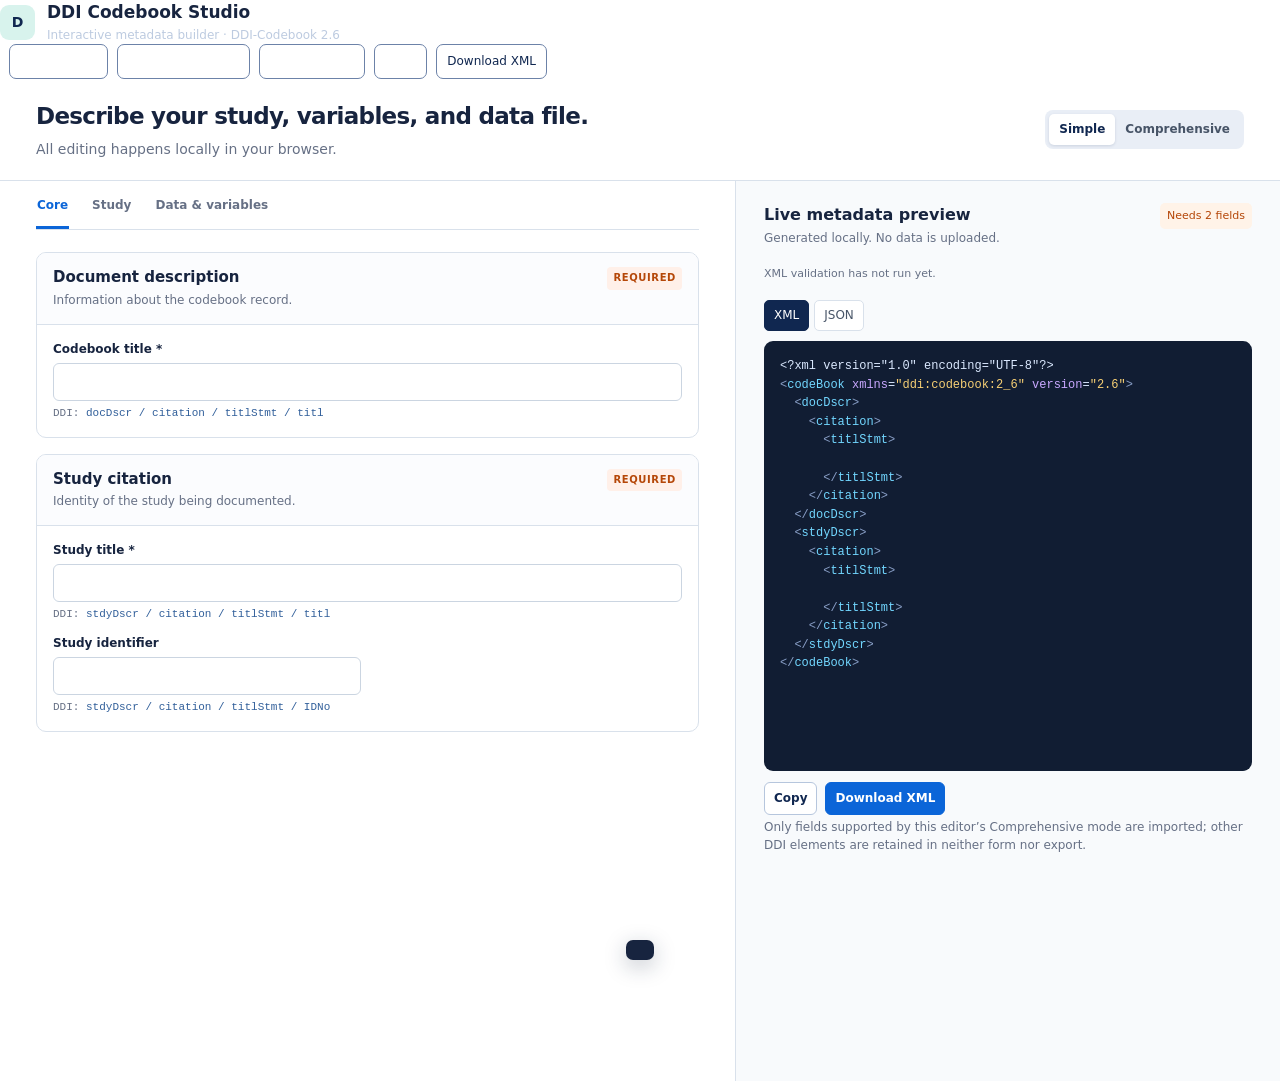
==== index.html @ 720e1497 "Update index.html" ====
<!doctype html>
<html lang="en">
<head>
  <meta charset="utf-8">
  <meta name="viewport" content="width=device-width, initial-scale=1">
  <title>DDI Codebook Studio</title>
  <script async src="https://www.googletagmanager.com/gtm.js?id=GTM-PTDPXFNN"></script>
  <script>
    window.dataLayer = window.dataLayer || [];
    function gtag(){dataLayer.push(arguments);}
    gtag('js', new Date());
  </script>
  <style>
    :root{--ink:#17243f;--muted:#667085;--line:#d9e1eb;--blue:#0b65d8;--navy:#102750;--soft:#f7f9fc;--danger:#b42318}*{box-sizing:border-box}body{margin:0;color:var(--ink);font:14px/1.45 Inter,ui-sans-serif,system-ui,-apple-system,sans-serif}button,input,textarea,select{font:inherit}button{cursor:pointer}
    header{display:flex;justify-content:space-between;align-items:center;gap:20px;padding:18px 36px;background:var(--navy);color:#fff}.brand{display:flex;gap:12px;align-items:center}.mark{display:grid;place-items:center;width:35px;height:35px;border-radius:9px;background:#d8f3ed;color:var(--navy);font-weight:800}.brand h1{font-size:17px;margin:0}.brand p{margin:2px 0 0;color:#bdcbe0;font-size:12px}.actions{display:flex;align-items:center;gap:9px}.actions button,.file-label{border:1px solid #6c82a8;border-radius:7px;background:transparent;color:#fff;padding:8px 10px;font-size:12px}.actions .primary{background:#fff;color:var(--navy)}#importFeedback{max-width:220px;color:#c5f2e5;font-size:11px}
    .intro{display:flex;justify-content:space-between;align-items:center;gap:20px;padding:21px 36px;border-bottom:1px solid var(--line)}.intro h2{margin:0;font-size:23px;letter-spacing:-.03em}.intro p{margin:5px 0 0;color:var(--muted)}.modes{display:flex;padding:4px;background:#e9eef6;border-radius:8px}.modes button{border:0;border-radius:5px;padding:7px 10px;background:transparent;color:#475467;font-size:12px;font-weight:700}.modes .active{background:#fff;color:var(--navy);box-shadow:0 1px 3px #10275022}
    main{display:grid;grid-template-columns:minmax(520px,1.15fr) minmax(400px,.85fr);min-height:calc(100vh - 137px)}.editor{padding:0 36px 40px;border-right:1px solid var(--line)}.preview{padding:22px 28px;background:#f8fafc;position:sticky;top:0;height:100vh;overflow:auto}.tabs{display:flex;gap:22px;border-bottom:1px solid var(--line);margin-bottom:22px}.tabs button{border:0;border-bottom:3px solid transparent;padding:16px 1px 12px;background:transparent;color:var(--muted);font-weight:700;font-size:12px}.tabs .active{color:var(--blue);border-color:var(--blue)}.panel{display:none}.panel.active{display:block}
    .section{margin:0 0 16px;border:1px solid var(--line);border-radius:10px;overflow:hidden}.section-head{display:flex;justify-content:space-between;gap:16px;padding:14px 16px;background:#fbfcfe;border-bottom:1px solid var(--line)}.section-head h3{margin:0 0 3px;font-size:15px}.section-head p{margin:0;color:var(--muted);font-size:12px}.badge{height:max-content;padding:4px 6px;border-radius:4px;background:#eaf2ff;color:#1658ab;text-transform:uppercase;letter-spacing:.06em;font-size:10px;font-weight:800}.badge.required{background:#fff0e9;color:#b54708}.fields{display:grid;grid-template-columns:repeat(2,minmax(0,1fr));gap:13px;padding:16px}.field{display:flex;flex-direction:column;gap:5px}.field.full{grid-column:1/-1}.field label{font-size:12px;font-weight:750}.field input,.field textarea,.field select{width:100%;padding:8px 9px;border:1px solid #cbd5e1;border-radius:6px;background:#fff;color:var(--ink)}.field textarea{min-height:78px;resize:vertical}.path{font:11px/1.3 ui-monospace,SFMono-Regular,monospace;color:#667085}.path code{color:#315f9a}.advanced{display:none}.comprehensive .advanced{display:block}.comprehensive .field.advanced{display:flex}
    .variable-list{padding:0 16px 14px}.variable{margin-top:12px;border:1px solid var(--line);border-radius:8px;background:#fff}.variable .fields{padding-bottom:9px}.category-area{padding:0 16px 10px}.category-path{display:block;margin-bottom:7px;font-size:11px;color:#667085}.category-row{display:grid;grid-template-columns:1fr 1fr auto;gap:8px;margin-top:8px}.category-row input{min-width:0;padding:8px;border:1px solid #cbd5e1;border-radius:6px}.add{margin:0 16px 16px;border:1px dashed #8ba5ca;background:#fff;border-radius:6px;color:var(--blue);padding:7px 9px;font-size:12px;font-weight:700}.remove{border:0;border-radius:5px;background:#fef3f2;color:var(--danger);padding:6px 8px;font-size:12px}.variable-actions{display:flex;gap:8px;padding:0 16px 14px}
    .preview-top{display:flex;justify-content:space-between;gap:12px}.preview h2{margin:0;font-size:16px}.preview p{margin:4px 0;color:var(--muted);font-size:12px}.validity{height:max-content;padding:5px 7px;border-radius:5px;background:#fff3e8;color:#b54708;font-size:11px;white-space:nowrap}.validity.good{background:#e8f7f1;color:#08785f}.format-tabs{display:flex;gap:5px;margin:18px 0 10px}.format-tabs button{border:1px solid var(--line);border-radius:5px;background:#fff;padding:6px 9px;color:#475467;font-size:12px}.format-tabs .active{border-color:var(--navy);background:var(--navy);color:#fff}.codebox{min-height:430px;max-height:calc(100vh - 245px);overflow:auto;margin:0;padding:16px;border-radius:9px;background:#111d33;color:#dbe9ff;font:12px/1.55 ui-monospace,SFMono-Regular,Menlo,monospace;white-space:pre-wrap;word-break:break-word}.preview-actions{display:flex;gap:8px;margin-top:11px}.preview-actions button{border:1px solid #b6c6dd;border-radius:6px;background:#fff;color:var(--navy);padding:7px 9px;font-size:12px;font-weight:700}.preview-actions .download{background:var(--blue);border-color:var(--blue);color:#fff}.note{font-size:11px;color:var(--muted);margin-top:14px}.toast{position:fixed;left:50%;bottom:20px;transform:translate(-50%,80px);padding:10px 14px;border-radius:7px;background:#17243f;color:#fff;box-shadow:0 6px 22px #17243f44;transition:.2s}.toast.show{transform:translate(-50%,0)}
    @media(max-width:980px){header,.intro{padding-left:20px;padding-right:20px}main{grid-template-columns:1fr}.editor{padding-left:20px;padding-right:20px;border:0}.preview{position:static;height:auto}.codebox{max-height:450px}}@media(max-width:640px){header,.intro{align-items:flex-start;flex-direction:column}.actions{flex-wrap:wrap}.fields{grid-template-columns:1fr}.advanced{display:none}.comprehensive .advanced{display:block}.tabs{gap:14px;overflow:auto}}
  </style>
</head>
<body>
    <div class="brand"><div class="mark">D</div><div><h1>DDI Codebook Studio</h1><p>Interactive metadata builder · DDI-Codebook 2.6</p></div></div>
    <div class="actions"><span id="importFeedback" role="status"></span><button id="validateXml" type="button">Validate XML</button><label class="file-label" for="fileInput">Import XML / JSON</label><input id="fileInput" type="file" accept=".xml,.json,application/xml,application/json,text/xml" hidden><button id="loadExample" type="button">Load example</button><button id="clearAll" type="button">Clear</button><button id="downloadTop" class="primary" type="button">Download XML</button></div>
  </header>
  <section class="intro"><div><h2>Describe your study, variables, and data file.</h2><p>All editing happens locally in your browser.</p></div><div class="modes"><button type="button" class="active" data-mode="simple">Simple</button><button type="button" data-mode="comprehensive">Comprehensive</button></div></section>
  <main>
    <section class="editor"><nav class="tabs"><button class="active" data-tab="core">Core</button><button data-tab="study">Study</button><button data-tab="data">Data & variables</button></nav>
      <form id="form">
        <section class="panel active" id="core">
          <div class="section"><div class="section-head"><div><h3>Document description</h3><p>Information about the codebook record.</p></div><span class="badge required">Required</span></div><div class="fields">
            <div class="field full"><label>Codebook title *</label><input data-field="docTitle" required><span class="path">DDI: <code>docDscr / citation / titlStmt / titl</code></span></div>
            <div class="field advanced"><label>Documentation producer</label><input data-field="docProducer"><span class="path">DDI: <code>docDscr / citation / prodStmt / producer</code></span></div>
            <div class="field advanced"><label>Production date</label><input data-field="docDate" type="date"><span class="path">DDI: <code>docDscr / citation / prodStmt / prodDate</code></span></div>
          </div></div>
          <div class="section advanced"><div class="section-head"><div><h3>Extended document citation</h3><p>Additional fields from the DDI citation structure.</p></div><span class="badge">Comprehensive</span></div><div class="fields">
            <div class="field"><label>Subtitle</label><input data-field="docSubtitle"><span class="path">DDI: <code>docDscr / citation / titlStmt / subTitl</code></span></div><div class="field"><label>Alternative title</label><input data-field="docAltTitle"><span class="path">DDI: <code>docDscr / citation / titlStmt / altTitl</code></span></div>
            <div class="field"><label>Language</label><select data-field="docLanguage"><option value=""></option><option value="en">English (en)</option><option value="de">German (de)</option><option value="zh">Chinese (zh)</option><option value="fr">French (fr)</option></select><span class="path">DDI: <code>prodStmt / language @languageCode</code></span></div><div class="field"><label>Version</label><input data-field="docVersion"><span class="path">DDI: <code>docDscr / citation / verStmt / version</code></span></div>
            <div class="field"><label>Author / organisation</label><input data-field="author"><span class="path">DDI: <code>docDscr / citation / rspStmt / AuthEnty</code></span></div><div class="field"><label>Author affiliation</label><input data-field="authorAffiliation"><span class="path">DDI: <code>AuthEnty @affiliation</code></span></div>
            <div class="field"><label>Distributor</label><input data-field="distributor"><span class="path">DDI: <code>distStmt / distrbtr</code></span></div><div class="field"><label>Contact email</label><input data-field="contactEmail" type="email"><span class="path">DDI: <code>distStmt / contact @email</code></span></div>
            <div class="field"><label>Copyright</label><input data-field="copyright"><span class="path">DDI: <code>prodStmt / copyright</code></span></div><div class="field"><label>Licence</label><input data-field="license"><span class="path">DDI: <code>prodStmt / license</code></span></div>
          </div></div>
          <div class="section"><div class="section-head"><div><h3>Study citation</h3><p>Identity of the study being documented.</p></div><span class="badge required">Required</span></div><div class="fields">
            <div class="field full"><label>Study title *</label><input data-field="studyTitle" required><span class="path">DDI: <code>stdyDscr / citation / titlStmt / titl</code></span></div><div class="field"><label>Study identifier</label><input data-field="studyId"><span class="path">DDI: <code>stdyDscr / citation / titlStmt / IDNo</code></span></div><div class="field advanced"><label>Identifier agency</label><input data-field="studyIdAgency"><span class="path">DDI: <code>IDNo @agency</code></span></div>
          </div></div>
        </section>
        <section class="panel" id="study">
          <div class="section advanced"><div class="section-head"><div><h3>Study overview</h3><p>Research content and coverage.</p></div><span class="badge">Comprehensive</span></div><div class="fields">
            <div class="field full"><label>Abstract</label><textarea data-field="abstract"></textarea><span class="path">DDI: <code>stdyDscr / stdyInfo / abstract</code></span></div><div class="field"><label>Kind of data</label><input data-field="dataKind"><span class="path">DDI: <code>sumDscr / dataKind</code></span></div><div class="field"><label>Universe</label><input data-field="universe"><span class="path">DDI: <code>sumDscr / universe</code></span></div><div class="field"><label>Time period</label><input data-field="timePeriod"><span class="path">DDI: <code>sumDscr / timePrd</code></span></div><div class="field"><label>Geographic coverage</label><input data-field="geographic"><span class="path">DDI: <code>sumDscr / geogCover</code></span></div>
          </div></div>
          <div class="section advanced"><div class="section-head"><div><h3>Comprehensive coverage & method</h3><p>Extended DDI study description.</p></div><span class="badge">Comprehensive</span></div><div class="fields">
            <div class="field"><label>Nation</label><input data-field="nation"><span class="path">DDI: <code>sumDscr / nation</code></span></div><div class="field"><label>Geographic unit</label><input data-field="geographicUnit"><span class="path">DDI: <code>sumDscr / geogUnit</code></span></div><div class="field"><label>Analysis unit</label><input data-field="analysisUnit"><span class="path">DDI: <code>sumDscr / anlyUnit</code></span></div><div class="field"><label>Collection date</label><input data-field="collectionDate"><span class="path">DDI: <code>sumDscr / collDate</code></span></div>
            <div class="field"><label>Collection mode</label><input data-field="collectionMode"><span class="path">DDI: <code>method / dataColl / collMode</code></span></div><div class="field"><label>Sampling procedure</label><input data-field="sampling"><span class="path">DDI: <code>method / dataColl / sampProc</code></span></div><div class="field"><label>Time method</label><input data-field="timeMethod"><span class="path">DDI: <code>method / dataColl / timeMeth</code></span></div><div class="field"><label>Frequency</label><input data-field="frequency"><span class="path">DDI: <code>method / dataColl / frequenc</code></span></div><div class="field"><label>Response rate</label><input data-field="responseRate"><span class="path">DDI: <code>method / anlyInfo / respRate</code></span></div><div class="field full"><label>Method notes</label><textarea data-field="methodNotes"></textarea><span class="path">DDI: <code>method / dataColl / actMin</code></span></div>
          </div></div>
        </section>
        <section class="panel" id="data">
          <div class="section"><div class="section-head"><div><h3>Data file</h3><p>Describe the source file.</p></div><span class="badge">Recommended</span></div><div class="fields"><div class="field"><label>File name</label><input data-field="fileName"><span class="path">DDI: <code>fileDscr / fileTxt / fileName</code></span></div><div class="field advanced"><label>File type</label><input data-field="fileType"><span class="path">DDI: <code>fileDscr / fileTxt / fileType</code></span></div><div class="field full"><label>File description</label><textarea data-field="fileDescription"></textarea><span class="path">DDI: <code>fileDscr / fileTxt / fileCont</code></span></div><div class="field full"><label>File external-link URI</label><input data-field="fileNotesUri" type="url" placeholder="https://…"><span class="path">DDI: <code>fileDscr / notes / ExtLink @URI</code></span></div></div></div>
          <div class="section advanced"><div class="section-head"><div><h3>Data access</h3><p>Access and citation statements.</p></div><span class="badge">Comprehensive</span></div><div class="fields"><div class="field"><label>Availability status</label><input data-field="dataAccess"><span class="path">DDI: <code>dataAccs / setAvail / avlStatus</code></span></div><div class="field"><label>Embargo date</label><input data-field="embargoDate"><span class="path">DDI: <code>dataAccs / setAvail / embargo</code></span></div><div class="field full"><label>Access conditions</label><textarea data-field="accessConditions"></textarea><span class="path">DDI: <code>dataAccs / setAvail / conditions</code></span></div><div class="field full"><label>Citation requirement</label><textarea data-field="citationRequirement"></textarea><span class="path">DDI: <code>dataAccs / setAvail / citReq</code></span></div></div></div>
          <div class="section"><div class="section-head"><div><h3>Variables & categories</h3><p>Each variable can have unlimited <code>catgry</code> values.</p></div><span class="badge">Optional</span></div><div id="variables" class="variable-list"></div><button id="addVariable" class="add" type="button">+ Add variable</button></div>
        </section>
      </form>
    </section>
    <aside class="preview"><div class="preview-top"><div><h2>Live metadata preview</h2><p>Generated locally. No data is uploaded.</p></div><span id="validity" class="validity">Needs 2 fields</span></div><div id="validationResult" class="note" aria-live="polite">XML validation has not run yet.</div><div class="format-tabs"><button class="active" data-format="xml" type="button">XML</button><button data-format="json" type="button">JSON</button></div><pre id="output" class="codebox"></pre><div class="preview-actions"><button id="copy" type="button">Copy</button><button id="download" class="download" type="button">Download XML</button></div><p class="note">Only fields supported by this editor’s Comprehensive mode are imported; other DDI elements are retained in neither form nor export.</p></aside>
  </main><div id="toast" class="toast" role="status"></div>
  <script>
    const $=selector=>document.querySelector(selector),$$=selector=>[...document.querySelectorAll(selector)];
    const model={mode:'simple',format:'xml',variables:[]};
    const escapeXml=value=>String(value||'').replace(/[&<>"']/g,char=>({'&':'&amp;','<':'&lt;','>':'&gt;','"':'&quot;',"'":'&apos;'}[char]));
    const fieldValues=()=>Object.fromEntries($$('[data-field]').map(field=>[field.dataset.field,field.value.trim()]));
    const setFields=values=>Object.entries(values||{}).forEach(([key,value])=>{const field=$('[data-field="'+key+'"]');if(field)field.value=value==null?'':String(value)});
    const element=(name,value,attributes='')=>value?'<'+name+attributes+'>'+escapeXml(value)+'</'+name+'>':'';
    const lines=items=>items.filter(Boolean).join('\n');
    function makeXml(){
      const f=fieldValues(), ind=(depth,value)=>'  '.repeat(depth)+value;
      const title=lines([element('titl',f.docTitle),element('subTitl',f.docSubtitle),element('altTitl',f.docAltTitle)].map(x=>x&&ind(4,x)));
      const docCitation=lines([ind(3,'<titlStmt>\n'+title+'\n'+ind(3,'</titlStmt>')),f.author?ind(3,'<rspStmt>\n'+ind(4,element('AuthEnty',f.author,f.authorAffiliation?' affiliation="'+escapeXml(f.authorAffiliation)+'"':''))+'\n'+ind(3,'</rspStmt>')):'',f.docProducer||f.docDate||f.docLanguage||f.copyright||f.license?ind(3,'<prodStmt>\n'+lines([element('producer',f.docProducer),element('language',f.docLanguage,f.docLanguage?' languageCode="'+escapeXml(f.docLanguage)+'"':''),element('copyright',f.copyright),element('license',f.license),element('prodDate',f.docDate)].map(x=>x&&ind(4,x)))+'\n'+ind(3,'</prodStmt>')):'',f.distributor||f.contactEmail?ind(3,'<distStmt>\n'+lines([element('distrbtr',f.distributor),element('contact',f.contactEmail,f.contactEmail?' email="'+escapeXml(f.contactEmail)+'"':'')].map(x=>x&&ind(4,x)))+'\n'+ind(3,'</distStmt>')):'',f.docVersion?ind(3,'<verStmt>\n'+ind(4,element('version',f.docVersion))+'\n'+ind(3,'</verStmt>')):'']);
      const studyTitle=lines([element('titl',f.studyTitle),element('IDNo',f.studyId,f.studyIdAgency?' agency="'+escapeXml(f.studyIdAgency)+'"':'')].map(x=>x&&ind(4,x)));
      const summary=lines([element('timePrd',f.timePeriod),element('collDate',f.collectionDate),element('nation',f.nation),element('geogCover',f.geographic),element('geogUnit',f.geographicUnit),element('anlyUnit',f.analysisUnit),element('universe',f.universe),element('dataKind',f.dataKind)].map(x=>x&&ind(4,x)));
      const studyInfo=f.abstract||summary?lines([f.abstract&&ind(3,element('abstract',f.abstract)),summary&&ind(3,'<sumDscr>\n'+summary+'\n'+ind(3,'</sumDscr>'))]):'';
      const collection=lines([element('timeMeth',f.timeMethod),element('frequenc',f.frequency),element('sampProc',f.sampling),element('collMode',f.collectionMode),element('actMin',f.methodNotes)].map(x=>x&&ind(4,x)));
      const method=collection||f.responseRate?lines([collection&&ind(3,'<dataColl>\n'+collection+'\n'+ind(3,'</dataColl>')),f.responseRate&&ind(3,'<anlyInfo>\n'+ind(4,element('respRate',f.responseRate))+'\n'+ind(3,'</anlyInfo>'))]):'';
      const access=f.dataAccess||f.accessConditions||f.embargoDate||f.citationRequirement?ind(2,'<dataAccs>\n'+ind(3,'<setAvail>\n'+lines([element('avlStatus',f.dataAccess),element('conditions',f.accessConditions),element('embargo',f.embargoDate),element('citReq',f.citationRequirement)].map(x=>x&&ind(4,x)))+'\n'+ind(3,'</setAvail>'))+'\n'+ind(2,'</dataAccs>')):'';
      const file=f.fileName||f.fileType||f.fileDescription||f.fileNotesUri?ind(1,'<fileDscr>\n'+ind(2,'<fileTxt>\n'+lines([element('fileName',f.fileName),element('fileCont',f.fileDescription),element('fileType',f.fileType)].map(x=>x&&ind(3,x)))+'\n'+ind(2,'</fileTxt>'))+(f.fileNotesUri?'\n'+ind(2,'<notes>\n'+ind(3,'<ExtLink URI="'+escapeXml(f.fileNotesUri)+'"/>')+'\n'+ind(2,'</notes>')):'')+'\n'+ind(1,'</fileDscr>')):'';
      const variables=model.variables.length?ind(1,'<dataDscr>\n'+model.variables.map(variable=>{const categories=variable.categories.map(category=>ind(3,'<catgry>\n'+lines([element('catValu',category.value),element('labl',category.label)].map(x=>x&&ind(4,x)))+'\n'+ind(3,'</catgry>'))).join('\n');const format=ind(3,'<varFormat type="'+escapeXml(variable.formatType||'numeric')+'"/>');const notes=variable.notesUri?ind(3,'<notes>\n'+ind(4,'<ExtLink URI="'+escapeXml(variable.notesUri)+'"/>')+'\n'+ind(3,'</notes>')):'';return ind(2,'<var name="'+escapeXml(variable.name)+'">\n'+lines([element('labl',variable.label)&&ind(3,element('labl',variable.label)),element('qstn',variable.question)&&ind(3,element('qstn',variable.question)),element('txt',variable.description)&&ind(3,element('txt',variable.description)),categories,format,notes])+'\n'+ind(2,'</var>'))}).join('\n')+'\n'+ind(1,'</dataDscr>')):'';
      return ['<?xml version="1.0" encoding="UTF-8"?>','<codeBook xmlns="ddi:codebook:2_6" version="2.6">',ind(1,'<docDscr>\n'+ind(2,'<citation>\n'+docCitation+'\n'+ind(2,'</citation>'))+'\n'+ind(1,'</docDscr>')),ind(1,'<stdyDscr>\n'+ind(2,'<citation>\n'+ind(3,'<titlStmt>\n'+studyTitle+'\n'+ind(3,'</titlStmt>'))+'\n'+ind(2,'</citation>'))+(studyInfo?'\n'+ind(2,'<stdyInfo>\n'+studyInfo+'\n'+ind(2,'</stdyInfo>')):'')+(method?'\n'+ind(2,'<method>\n'+method+'\n'+ind(2,'</method>')):'')+(access?'\n'+access:'')+'\n'+ind(1,'</stdyDscr>')),file,variables,'</codeBook>'].filter(Boolean).join('\n');
    }
    function makeJson(){return JSON.stringify({ddiCodebook:fieldValues(),variables:model.variables},null,2)}
    function highlight(source,format){const safe=source.replace(/&/g,'&amp;').replace(/</g,'&lt;').replace(/>/g,'&gt;'),paint=(color,text)=>'<span style="color:'+color+'">'+text+'</span>';if(format==='xml')return safe.replace(/(&lt;\/?)([\w:-]+)(.*?)(\/?&gt;)/g,(_,open,name,attrs,close)=>paint('#8aa0c8',open)+paint('#72d7ff',name)+attrs.replace(/\s([\w:-]+)=(".*?")/g,(_,key,value)=>' '+paint('#c9a8ff',key)+'='+paint('#f6cf74',value))+paint('#8aa0c8',close));return safe.replace(/(&quot;.*?&quot;)(?=\s*:)/g,(_,s)=>paint('#72d7ff',s)).replace(/(&quot;.*?&quot;)/g,(_,s)=>paint('#b8efbb',s)).replace(/\b(true|false|null)\b/g,(_,s)=>paint('#c9a8ff',s)).replace(/\b(-?\d+(?:\.\d+)?)\b/g,(_,s)=>paint('#f6cf74',s))}
    function refresh(){const complete=Number(Boolean($('[data-field="docTitle"]').value.trim()))+Number(Boolean($('[data-field="studyTitle"]').value.trim()));const badge=$('#validity');badge.textContent=complete===2?'Core fields complete':'Needs '+(2-complete)+' field'+(complete===1?'':'s');badge.classList.toggle('good',complete===2);const source=model.format==='xml'?makeXml():makeJson();$('#output').innerHTML=highlight(source,model.format)}
    function renderVariables(){const host=$('#variables');host.innerHTML=model.variables.map((variable,index)=>'<article class="variable"><div class="fields"><div class="field"><label>Variable name *</label><input data-variable="'+index+'" data-key="name" value="'+escapeXml(variable.name)+'"><span class="path">DDI: <code>dataDscr / var @name</code></span></div><div class="field"><label>Variable label</label><input data-variable="'+index+'" data-key="label" value="'+escapeXml(variable.label)+'"><span class="path">DDI: <code>dataDscr / var / labl</code></span></div><div class="field full"><label>Variable description</label><textarea data-variable="'+index+'" data-key="description">'+escapeXml(variable.description||'')+'</textarea><span class="path">DDI: <code>dataDscr / var / txt</code></span></div><div class="field"><label>Variable format type</label><select data-variable="'+index+'" data-key="formatType"><option value="numeric"'+(variable.formatType!=='character'?' selected':'')+'>numeric</option><option value="character"'+(variable.formatType==='character'?' selected':'')+'>character</option></select><span class="path">DDI: <code>dataDscr / var / varFormat @type</code></span></div><div class="field"><label>Variable external-link URI</label><input data-variable="'+index+'" data-key="notesUri" type="url" value="'+escapeXml(variable.notesUri||'')+'"><span class="path">DDI: <code>dataDscr / var / notes / ExtLink @URI</code></span></div><div class="field full advanced"><label>Question text</label><input data-variable="'+index+'" data-key="question" value="'+escapeXml(variable.question||'')+'"><span class="path">DDI: <code>dataDscr / var / qstn</code></span></div></div><div class="category-area">'+variable.categories.map((category,categoryIndex)=>'<div class="category-row"><input data-category="'+index+'" data-category-index="'+categoryIndex+'" data-key="value" placeholder="Category value" value="'+escapeXml(category.value)+'"><input data-category="'+index+'" data-category-index="'+categoryIndex+'" data-key="label" placeholder="Category label" value="'+escapeXml(category.label)+'"><button class="remove" data-remove-category="'+index+'" data-category-index="'+categoryIndex+'" type="button">×</button></div>').join('')+(variable.categories.length?'<span class="category-path">DDI category: <code>dataDscr / var / catgry / catValu</code> + <code>labl</code></span>':'')+'</div><div class="variable-actions"><button class="add" data-add-category="'+index+'" type="button">+ Add category</button><button class="remove" data-remove-variable="'+index+'" type="button">Remove variable</button></div></article>').join('');const syncVariable=event=>{const variable=model.variables[Number(event.target.dataset.variable)];variable[event.target.dataset.key]=event.target.value;refresh()};const syncCategory=event=>{const category=model.variables[Number(event.target.dataset.category)].categories[Number(event.target.dataset.categoryIndex)];category[event.target.dataset.key]=event.target.value;refresh()};$$('[data-variable]').forEach(input=>{input.addEventListener('input',syncVariable);input.addEventListener('change',syncVariable)});$$('[data-category]').forEach(input=>{input.addEventListener('input',syncCategory);input.addEventListener('change',syncCategory)});$$('[data-add-category]').forEach(button=>button.addEventListener('click',()=>{model.variables[Number(button.dataset.addCategory)].categories.push({value:'',label:''});renderVariables();refresh()}));$$('[data-remove-category]').forEach(button=>button.addEventListener('click',()=>{model.variables[Number(button.dataset.removeCategory)].categories.splice(Number(button.dataset.categoryIndex),1);renderVariables();refresh()}));$$('[data-remove-variable]').forEach(button=>button.addEventListener('click',()=>{model.variables.splice(Number(button.dataset.removeVariable),1);renderVariables();refresh()}))}
    function setMode(mode){model.mode=mode;document.body.classList.toggle('comprehensive',mode==='comprehensive');$$('[data-mode]').forEach(button=>button.classList.toggle('active',button.dataset.mode===mode));refresh()}
    function toast(message){const node=$('#toast');node.textContent=message;node.classList.add('show');setTimeout(()=>node.classList.remove('show'),2200)}
    function child(node,name){return node&&[...node.children].find(item=>item.localName===name)}function textAt(root,path){let node=root;path.forEach(name=>node=child(node,name));return node?node.textContent.trim():''}function attrAt(root,path,attribute){let node=root;path.forEach(name=>node=child(node,name));return node?node.getAttribute(attribute)||'':''}
    function importXml(content){const documentXml=new DOMParser().parseFromString(content,'application/xml');if(documentXml.getElementsByTagName('parsererror').length)throw new Error('XML parsing failed.');const root=documentXml.documentElement;if(!root||root.localName!=='codeBook')throw new Error('Expected a DDI <codeBook> document.');const values={docTitle:textAt(root,['docDscr','citation','titlStmt','titl']),docSubtitle:textAt(root,['docDscr','citation','titlStmt','subTitl']),docAltTitle:textAt(root,['docDscr','citation','titlStmt','altTitl']),docProducer:textAt(root,['docDscr','citation','prodStmt','producer']),docDate:textAt(root,['docDscr','citation','prodStmt','prodDate']),docLanguage:attrAt(root,['docDscr','citation','prodStmt','language'],'languageCode'),docVersion:textAt(root,['docDscr','citation','verStmt','version']),author:textAt(root,['docDscr','citation','rspStmt','AuthEnty']),authorAffiliation:attrAt(root,['docDscr','citation','rspStmt','AuthEnty'],'affiliation'),distributor:textAt(root,['docDscr','citation','distStmt','distrbtr']),contactEmail:attrAt(root,['docDscr','citation','distStmt','contact'],'email'),copyright:textAt(root,['docDscr','citation','prodStmt','copyright']),license:textAt(root,['docDscr','citation','prodStmt','license']),studyTitle:textAt(root,['stdyDscr','citation','titlStmt','titl']),studyId:textAt(root,['stdyDscr','citation','titlStmt','IDNo']),studyIdAgency:attrAt(root,['stdyDscr','citation','titlStmt','IDNo'],'agency'),abstract:textAt(root,['stdyDscr','stdyInfo','abstract']),dataKind:textAt(root,['stdyDscr','stdyInfo','sumDscr','dataKind']),universe:textAt(root,['stdyDscr','stdyInfo','sumDscr','universe']),timePeriod:textAt(root,['stdyDscr','stdyInfo','sumDscr','timePrd']),geographic:textAt(root,['stdyDscr','stdyInfo','sumDscr','geogCover']),nation:textAt(root,['stdyDscr','stdyInfo','sumDscr','nation']),geographicUnit:textAt(root,['stdyDscr','stdyInfo','sumDscr','geogUnit']),analysisUnit:textAt(root,['stdyDscr','stdyInfo','sumDscr','anlyUnit']),collectionDate:textAt(root,['stdyDscr','stdyInfo','sumDscr','collDate']),collectionMode:textAt(root,['stdyDscr','method','dataColl','collMode']),sampling:textAt(root,['stdyDscr','method','dataColl','sampProc']),methodNotes:textAt(root,['stdyDscr','method','dataColl','actMin']),timeMethod:textAt(root,['stdyDscr','method','dataColl','timeMeth']),frequency:textAt(root,['stdyDscr','method','dataColl','frequenc']),responseRate:textAt(root,['stdyDscr','method','anlyInfo','respRate']),dataAccess:textAt(root,['stdyDscr','dataAccs','setAvail','avlStatus']),accessConditions:textAt(root,['stdyDscr','dataAccs','setAvail','conditions']),embargoDate:textAt(root,['stdyDscr','dataAccs','setAvail','embargo']),citationRequirement:textAt(root,['stdyDscr','dataAccs','setAvail','citReq']),fileName:textAt(root,['fileDscr','fileTxt','fileName']),fileType:textAt(root,['fileDscr','fileTxt','fileType']),fileDescription:textAt(root,['fileDscr','fileTxt','fileCont']),fileNotesUri:attrAt(root,['fileDscr','notes','ExtLink'],'URI')};setFields(values);const variables=[...documentXml.getElementsByTagName('*')].filter(node=>node.localName==='var').map(node=>({name:node.getAttribute('name')||'',label:(child(node,'labl')?.textContent||'').trim(),description:(child(node,'txt')?.textContent||'').trim(),formatType:attrAt(node,['varFormat'],'type')||'numeric',notesUri:attrAt(node,['notes','ExtLink'],'URI'),question:(child(node,'qstn')?.textContent||'').trim(),categories:[...node.children].filter(item=>item.localName==='catgry').map(category=>({value:(child(category,'catValu')?.textContent||'').trim(),label:(child(category,'labl')?.textContent||'').trim()}))})).filter(variable=>variable.name);model.variables=variables;setMode('comprehensive');renderVariables();refresh();return {fields:Object.values(values).filter(Boolean).length,variables:variables.length,categories:variables.reduce((sum,variable)=>sum+variable.categories.length,0)}}
    function importJson(content){const data=JSON.parse(content),values=data.ddiCodebook||data.fields||data;setFields(values);const variables=Array.isArray(data.variables)?data.variables:[];const legacyCategories=Array.isArray(data.categories)?data.categories:[];model.variables=variables.map(variable=>({...variable,categories:Array.isArray(variable.categories)?variable.categories:legacyCategories.filter(category=>category.variable===variable.name).map(category=>({value:category.value||'',label:category.label||''}))}));setMode('comprehensive');renderVariables();refresh();return {fields:Object.values(values).filter(value=>typeof value==='string'&&value).length,variables:model.variables.length,categories:model.variables.reduce((sum,variable)=>sum+variable.categories.length,0)}}
    const refreshField=event=>{if(event.target.dataset.field)refresh()};$('#form').addEventListener('input',refreshField);$('#form').addEventListener('change',refreshField);$$('[data-tab]').forEach(button=>button.addEventListener('click',()=>{$$('[data-tab],.panel').forEach(node=>node.classList.remove('active'));button.classList.add('active');$('#'+button.dataset.tab).classList.add('active')}));$$('[data-mode]').forEach(button=>button.addEventListener('click',()=>setMode(button.dataset.mode)));$$('[data-format]').forEach(button=>button.addEventListener('click',()=>{model.format=button.dataset.format;$$('[data-format]').forEach(node=>node.classList.toggle('active',node===button));$('#download').textContent='Download '+model.format.toUpperCase();refresh()}));$('#addVariable').addEventListener('click',()=>{model.variables.push({name:'',label:'',description:'',formatType:'numeric',notesUri:'',question:'',categories:[]});renderVariables();refresh()});
    $('#fileInput').addEventListener('change',event=>{const file=event.target.files[0];if(!file)return;$('#importFeedback').textContent='Reading '+file.name+'…';const reader=new FileReader();reader.onerror=()=>{$('#importFeedback').textContent='Import failed: unable to read file.'};reader.onload=()=>{try{const result=(file.name.toLowerCase().endsWith('.json')||file.type.includes('json'))?importJson(String(reader.result)):importXml(String(reader.result));setFields({docTitle:file.name.replace(/\.[^.]+$/,'')});refresh();const message='Imported '+result.fields+' fields, '+result.variables+' variables, '+result.categories+' categories.';$('#importFeedback').textContent=message;toast(message)}catch(error){const message='Import failed: '+error.message;$('#importFeedback').textContent=message;toast(message)}event.target.value=''};reader.readAsText(file)});
    $('#loadExample').addEventListener('click',()=>{setFields({docTitle:'European Social Survey Round 12 — Codebook',docProducer:'Social Data Archive',docDate:'2026-08-05',docSubtitle:'German public-use documentation',docLanguage:'en',author:'European Social Survey ERIC',studyTitle:'European Social Survey Round 12',studyId:'10.1234/example.ess12',studyIdAgency:'DataCite',abstract:'A cross-national survey of social attitudes and behaviour.',dataKind:'survey data',universe:'Residents aged 15 and older',geographic:'Germany',collectionMode:'Computer-assisted web interview',sampling:'Probability sample',fileName:'ess12_de.csv',fileType:'CSV',fileDescription:'Public-use respondent-level file.'});model.variables=[{name:'polintr',label:'Interest in politics',question:'How interested are you in politics?',categories:[{value:'1',label:'Very interested'},{value:'2',label:'Quite interested'}]},{name:'agea',label:'Age of respondent',question:'What is your age?',categories:[]}];setMode('comprehensive');renderVariables();refresh()});
    $('#clearAll').addEventListener('click',()=>{if(confirm('Clear all fields and variables?')){$('#form').reset();model.variables=[];$('#importFeedback').textContent='';$('#validationResult').textContent='XML validation has not run yet.';renderVariables();refresh()}});
    async function copyOutput(){await navigator.clipboard.writeText($('#output').textContent);toast('Preview copied')};function download(){const text=model.format==='xml'?makeXml():makeJson(),blob=new Blob([text],{type:model.format==='xml'?'application/xml':'application/json'}),link=document.createElement('a');link.href=URL.createObjectURL(blob);link.download='ddi-codebook-2.6.'+model.format;link.click();URL.revokeObjectURL(link.href)}$('#copy').addEventListener('click',copyOutput);$('#download').addEventListener('click',download);$('#downloadTop').addEventListener('click',()=>{model.format='xml';$$('[data-format]').forEach(button=>button.classList.toggle('active',button.dataset.format==='xml'));$('#download').textContent='Download XML';download();refresh()});
    const schemaUrl='./ddi-c_2-6_2026-04-15/schemas/codebook.xsd';
    const fallbackSchemaNames=new Set(['codeBook','docDscr','stdyDscr','fileDscr','dataDscr','otherMat','citation','titlStmt','titl','subTitl','altTitl','IDNo','rspStmt','AuthEnty','prodStmt','producer','language','copyright','license','prodDate','distStmt','distrbtr','contact','verStmt','version','stdyInfo','abstract','sumDscr','timePrd','collDate','nation','geogCover','geogUnit','anlyUnit','universe','dataKind','method','dataColl','timeMeth','frequenc','sampProc','collMode','actMin','anlyInfo','respRate','dataAccs','setAvail','avlStatus','conditions','embargo','citReq','fileTxt','fileName','fileCont','fileType','var','labl','qstn','txt','varFormat','notes','ExtLink','catgry','catValu']);
    let schemaNamesPromise;
    async function loadSchemaNames(){
      if(schemaNamesPromise)return schemaNamesPromise;
      schemaNamesPromise=fetch(schemaUrl,{cache:'no-store'}).then(response=>{if(!response.ok)throw new Error('schema unavailable');return response.text()}).then(text=>{
        const xsd=new DOMParser().parseFromString(text,'application/xml');
        if(xsd.getElementsByTagName('parsererror').length)throw new Error('schema parsing failed');
        const names=new Set([...xsd.getElementsByTagName('*')].filter(node=>node.localName==='element'&&node.getAttribute('name')).map(node=>node.getAttribute('name')));
        if(!names.has('codeBook'))throw new Error('codeBook definition missing');
        return {names,source:'codebook.xsd'};
      }).catch(()=>({names:fallbackSchemaNames,source:'built-in copy of the codebook.xsd rules'}));
      return schemaNamesPromise;
    }
    const sequence=(parent,ranking,errors)=>{
      const values=[...parent.children].map(node=>node.localName).filter(name=>ranking[name]!==undefined);
      for(let index=1;index<values.length;index++)if(ranking[values[index]]<ranking[values[index-1]])errors.push('<'+parent.localName+'> child order is not valid near <'+values[index]+'>.');
    };
    async function validateCurrentXml(){
      const target=$('#validationResult');target.textContent='Validating against '+schemaUrl+'…';
      const source=makeXml(),xml=new DOMParser().parseFromString(source,'application/xml'),parseError=xml.getElementsByTagName('parsererror')[0];
      if(parseError){target.textContent='Validation failed: generated XML is not well-formed.';return}
      const schema=await loadSchemaNames(),errors=[],warnings=[];
      const root=xml.documentElement;
      if(root.localName!=='codeBook')errors.push('Root element must be <codeBook>.');
      if(root.getAttribute('version')!=='2.6')errors.push('codeBook @version must be 2.6.');
      const ddiNodes=[...xml.getElementsByTagName('*')].filter(node=>!node.namespaceURI||node.namespaceURI==='ddi:codebook:2_6');
      ddiNodes.forEach(node=>{if(!schema.names.has(node.localName))errors.push('<'+node.localName+'> is not declared in codebook.xsd.')});
      const study=child(root,'stdyDscr'),studyTitle=textAt(root,['stdyDscr','citation','titlStmt','titl']);
      if(!study)errors.push('At least one <stdyDscr> is required.');if(!studyTitle)errors.push('stdyDscr / citation / titlStmt / titl is required.');
      sequence(root,{docDscr:1,stdyDscr:2,fileDscr:3,dataDscr:4,otherMat:5},errors);
      [...xml.getElementsByTagName('*')].filter(node=>node.localName==='fileTxt').forEach(node=>sequence(node,{fileName:1,fileCitation:2,dataFingerprint:3,fileCont:4,fileStrc:5,dimensns:6,fileType:7,format:8,filePlac:9,dataChck:10,ProcStat:11},errors));
      [...xml.getElementsByTagName('*')].filter(node=>node.localName==='var').forEach(node=>{if(!node.getAttribute('name'))errors.push('<var> requires a name attribute.');sequence(node,{location:1,labl:2,imputation:3,security:4,embargo:5,respUnit:6,anlysUnit:7,qstn:8,valrng:9,invalrng:10,undocCod:11,universe:12,TotlResp:13,sumStat:14,txt:15,stdCatgry:16,catgryGrp:17,catgry:18,codInstr:19,verStmt:20,concept:21,derivation:22,varFormat:23,geoMap:24,catLevel:25,notes:26},errors)});
      if(!child(root,'docDscr'))warnings.push('docDscr is optional in the schema but recommended for a reusable codebook.');
      const message=errors.length?'Validation failed — '+errors.length+' error'+(errors.length===1?'':'s')+': '+errors.join(' '):'Valid DDI-Codebook 2.6 structure ('+schema.source+').';
      target.textContent=message+(warnings.length?' Warning: '+warnings.join(' '):'');
      target.style.color=errors.length?'#b42318':'#08785f';
      toast(errors.length?'Validation found errors.':'XML structure validated.');
    }
    const rawRenderVariables=renderVariables;
    renderVariables=function(){rawRenderVariables();$$('[data-key="formatType"]').forEach(select=>{const variable=model.variables[Number(select.dataset.variable)];if(!select.querySelector('option[value=""]'))select.insertAdjacentHTML('afterbegin','<option value="">Not specified</option>');select.value=variable.formatType||''})};
    const rawMakeXml=makeXml;
    makeXml=function(){const blankFormats=model.variables.filter(variable=>!variable.formatType);blankFormats.forEach(variable=>variable.formatType='__DDI_OMIT_VARFORMAT__');const xml=rawMakeXml();blankFormats.forEach(variable=>variable.formatType='');return xml.replace(/\n\s*<varFormat type="__DDI_OMIT_VARFORMAT__"\/>/g,'')};
    const rawImportXml=importXml;
    importXml=function(content){const xml=new DOMParser().parseFromString(content,'application/xml');const missingFormat=[...xml.getElementsByTagName('*')].filter(node=>node.localName==='var'&&!child(node,'varFormat')).map(node=>node.getAttribute('name')||'');const result=rawImportXml(content);model.variables.forEach(variable=>{if(missingFormat.includes(variable.name))variable.formatType=''});renderVariables();refresh();return result};
    $('#addVariable').addEventListener('click',()=>{const variable=model.variables.at(-1);if(variable){variable.formatType='';renderVariables();refresh()}});
    $('#validateXml').addEventListener('click',validateCurrentXml);
    renderVariables();refresh();
  </script>
</body>
</html>
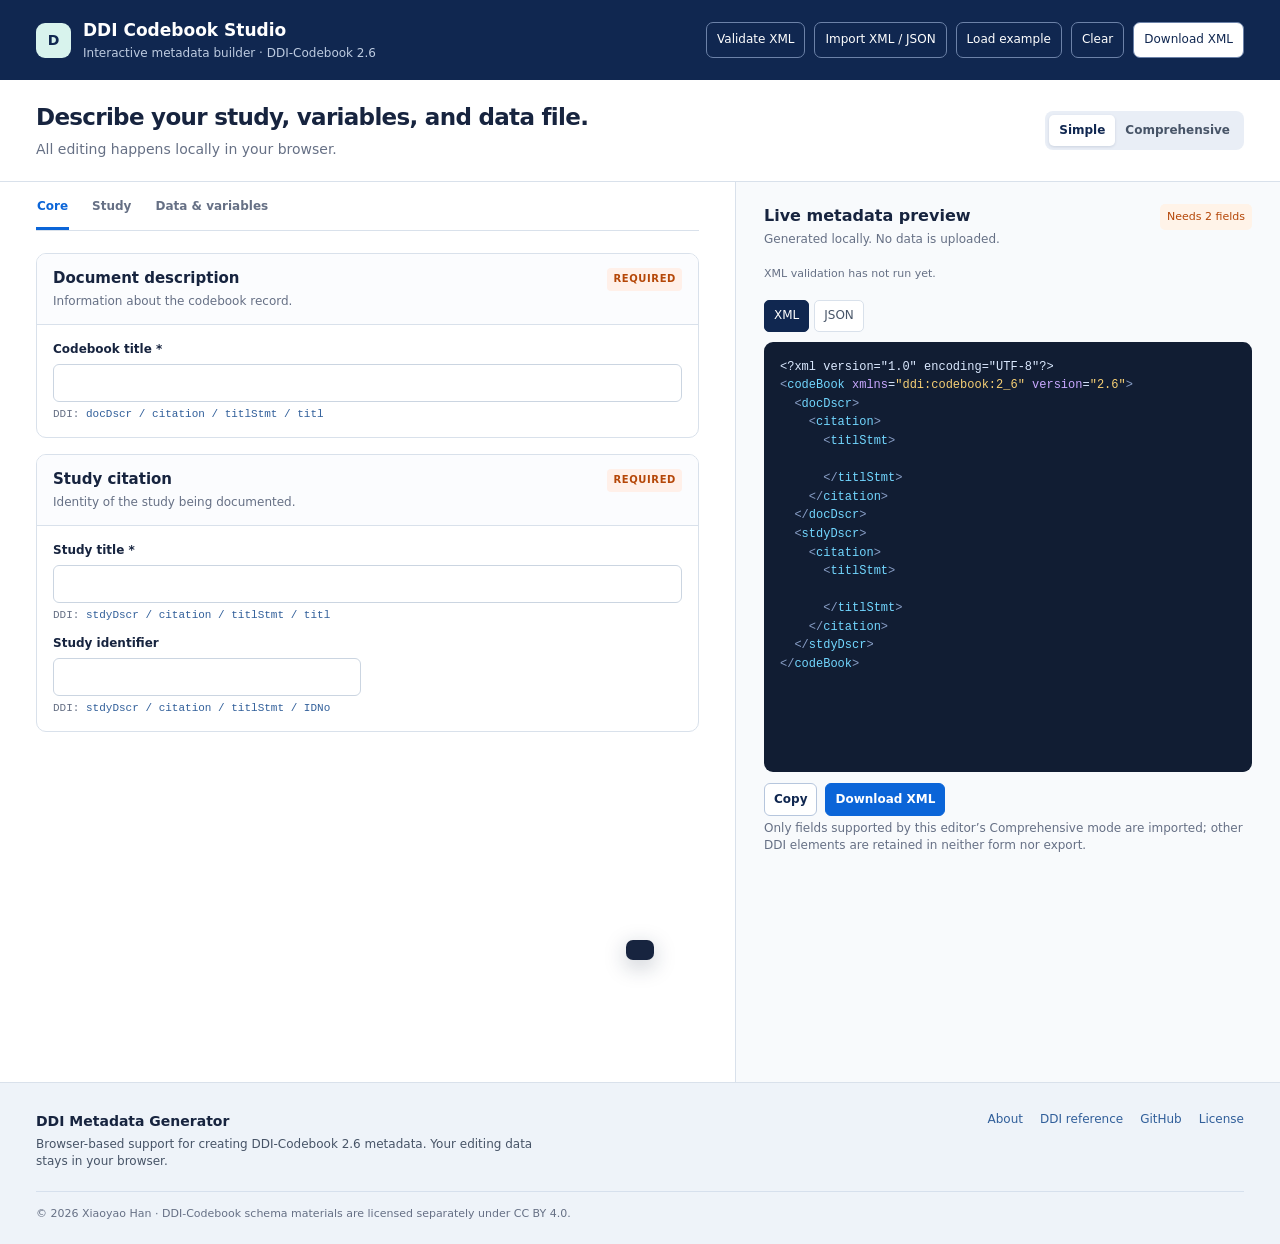
==== commit 280027f5: "Add files via upload" ====
--- a/index.html
+++ b/index.html
@@ -4,11 +4,13 @@
   <meta charset="utf-8">
   <meta name="viewport" content="width=device-width, initial-scale=1">
   <title>DDI Codebook Studio</title>
-  <script async src="https://www.googletagmanager.com/gtm.js?id=GTM-PTDPXFNN"></script>
+  <!-- Google tag (gtag.js) -->
+  <script async src="https://www.googletagmanager.com/gtag/js?id=G-6CML08RPWY"></script>
   <script>
     window.dataLayer = window.dataLayer || [];
     function gtag(){dataLayer.push(arguments);}
     gtag('js', new Date());
+    gtag('config', 'G-6CML08RPWY');
   </script>
   <style>
     :root{--ink:#17243f;--muted:#667085;--line:#d9e1eb;--blue:#0b65d8;--navy:#102750;--soft:#f7f9fc;--danger:#b42318}*{box-sizing:border-box}body{margin:0;color:var(--ink);font:14px/1.45 Inter,ui-sans-serif,system-ui,-apple-system,sans-serif}button,input,textarea,select{font:inherit}button{cursor:pointer}
@@ -18,10 +20,12 @@
     .section{margin:0 0 16px;border:1px solid var(--line);border-radius:10px;overflow:hidden}.section-head{display:flex;justify-content:space-between;gap:16px;padding:14px 16px;background:#fbfcfe;border-bottom:1px solid var(--line)}.section-head h3{margin:0 0 3px;font-size:15px}.section-head p{margin:0;color:var(--muted);font-size:12px}.badge{height:max-content;padding:4px 6px;border-radius:4px;background:#eaf2ff;color:#1658ab;text-transform:uppercase;letter-spacing:.06em;font-size:10px;font-weight:800}.badge.required{background:#fff0e9;color:#b54708}.fields{display:grid;grid-template-columns:repeat(2,minmax(0,1fr));gap:13px;padding:16px}.field{display:flex;flex-direction:column;gap:5px}.field.full{grid-column:1/-1}.field label{font-size:12px;font-weight:750}.field input,.field textarea,.field select{width:100%;padding:8px 9px;border:1px solid #cbd5e1;border-radius:6px;background:#fff;color:var(--ink)}.field textarea{min-height:78px;resize:vertical}.path{font:11px/1.3 ui-monospace,SFMono-Regular,monospace;color:#667085}.path code{color:#315f9a}.advanced{display:none}.comprehensive .advanced{display:block}.comprehensive .field.advanced{display:flex}
     .variable-list{padding:0 16px 14px}.variable{margin-top:12px;border:1px solid var(--line);border-radius:8px;background:#fff}.variable .fields{padding-bottom:9px}.category-area{padding:0 16px 10px}.category-path{display:block;margin-bottom:7px;font-size:11px;color:#667085}.category-row{display:grid;grid-template-columns:1fr 1fr auto;gap:8px;margin-top:8px}.category-row input{min-width:0;padding:8px;border:1px solid #cbd5e1;border-radius:6px}.add{margin:0 16px 16px;border:1px dashed #8ba5ca;background:#fff;border-radius:6px;color:var(--blue);padding:7px 9px;font-size:12px;font-weight:700}.remove{border:0;border-radius:5px;background:#fef3f2;color:var(--danger);padding:6px 8px;font-size:12px}.variable-actions{display:flex;gap:8px;padding:0 16px 14px}
     .preview-top{display:flex;justify-content:space-between;gap:12px}.preview h2{margin:0;font-size:16px}.preview p{margin:4px 0;color:var(--muted);font-size:12px}.validity{height:max-content;padding:5px 7px;border-radius:5px;background:#fff3e8;color:#b54708;font-size:11px;white-space:nowrap}.validity.good{background:#e8f7f1;color:#08785f}.format-tabs{display:flex;gap:5px;margin:18px 0 10px}.format-tabs button{border:1px solid var(--line);border-radius:5px;background:#fff;padding:6px 9px;color:#475467;font-size:12px}.format-tabs .active{border-color:var(--navy);background:var(--navy);color:#fff}.codebox{min-height:430px;max-height:calc(100vh - 245px);overflow:auto;margin:0;padding:16px;border-radius:9px;background:#111d33;color:#dbe9ff;font:12px/1.55 ui-monospace,SFMono-Regular,Menlo,monospace;white-space:pre-wrap;word-break:break-word}.preview-actions{display:flex;gap:8px;margin-top:11px}.preview-actions button{border:1px solid #b6c6dd;border-radius:6px;background:#fff;color:var(--navy);padding:7px 9px;font-size:12px;font-weight:700}.preview-actions .download{background:var(--blue);border-color:var(--blue);color:#fff}.note{font-size:11px;color:var(--muted);margin-top:14px}.toast{position:fixed;left:50%;bottom:20px;transform:translate(-50%,80px);padding:10px 14px;border-radius:7px;background:#17243f;color:#fff;box-shadow:0 6px 22px #17243f44;transition:.2s}.toast.show{transform:translate(-50%,0)}
-    @media(max-width:980px){header,.intro{padding-left:20px;padding-right:20px}main{grid-template-columns:1fr}.editor{padding-left:20px;padding-right:20px;border:0}.preview{position:static;height:auto}.codebox{max-height:450px}}@media(max-width:640px){header,.intro{align-items:flex-start;flex-direction:column}.actions{flex-wrap:wrap}.fields{grid-template-columns:1fr}.advanced{display:none}.comprehensive .advanced{display:block}.tabs{gap:14px;overflow:auto}}
+    .site-footer{padding:28px 36px 22px;background:#eef3f9;border-top:1px solid var(--line);color:#475467}.footer-inner{max-width:1400px;margin:auto}.footer-top{display:flex;justify-content:space-between;gap:32px}.footer-copy{max-width:520px}.footer-copy strong{display:block;color:var(--ink);font-size:14px}.footer-copy p{margin:5px 0 0;font-size:12px}.footer-links{display:flex;flex-wrap:wrap;justify-content:flex-end;gap:8px 17px;align-content:flex-start}.footer-links a{color:#315f9a;font-size:12px;text-decoration:none}.footer-links a:hover{text-decoration:underline}.footer-bottom{margin-top:20px;padding-top:14px;border-top:1px solid #d6e0ed;font-size:11px;color:#667085}
+    @media(max-width:980px){header,.intro,.site-footer{padding-left:20px;padding-right:20px}main{grid-template-columns:1fr}.editor{padding-left:20px;padding-right:20px;border:0}.preview{position:static;height:auto}.codebox{max-height:450px}}@media(max-width:640px){header,.intro{align-items:flex-start;flex-direction:column}.actions{flex-wrap:wrap}.fields{grid-template-columns:1fr}.advanced{display:none}.comprehensive .advanced{display:block}.tabs{gap:14px;overflow:auto}.footer-top{flex-direction:column;gap:18px}.footer-links{justify-content:flex-start}}
   </style>
 </head>
 <body>
+  <header>
     <div class="brand"><div class="mark">D</div><div><h1>DDI Codebook Studio</h1><p>Interactive metadata builder · DDI-Codebook 2.6</p></div></div>
     <div class="actions"><span id="importFeedback" role="status"></span><button id="validateXml" type="button">Validate XML</button><label class="file-label" for="fileInput">Import XML / JSON</label><input id="fileInput" type="file" accept=".xml,.json,application/xml,application/json,text/xml" hidden><button id="loadExample" type="button">Load example</button><button id="clearAll" type="button">Clear</button><button id="downloadTop" class="primary" type="button">Download XML</button></div>
   </header>
@@ -63,7 +67,10 @@
       </form>
     </section>
     <aside class="preview"><div class="preview-top"><div><h2>Live metadata preview</h2><p>Generated locally. No data is uploaded.</p></div><span id="validity" class="validity">Needs 2 fields</span></div><div id="validationResult" class="note" aria-live="polite">XML validation has not run yet.</div><div class="format-tabs"><button class="active" data-format="xml" type="button">XML</button><button data-format="json" type="button">JSON</button></div><pre id="output" class="codebox"></pre><div class="preview-actions"><button id="copy" type="button">Copy</button><button id="download" class="download" type="button">Download XML</button></div><p class="note">Only fields supported by this editor’s Comprehensive mode are imported; other DDI elements are retained in neither form nor export.</p></aside>
-  </main><div id="toast" class="toast" role="status"></div>
+  </main>
+  <footer class="site-footer">
+    <div class="footer-inner"><div class="footer-top"><div class="footer-copy"><strong>DDI Metadata Generator</strong><p>Browser-based support for creating DDI-Codebook 2.6 metadata. Your editing data stays in your browser.</p></div><nav class="footer-links" aria-label="Project information"><a href="about.html">About</a><a href="https://ddialliance.org/" target="_blank" rel="noopener noreferrer">DDI reference</a><a href="https://github.com/DDI-Metadata-Builder/ddi-metadata-builder.github.io" target="_blank" rel="noopener noreferrer">GitHub</a><a href="license.html">License</a></nav></div><div class="footer-bottom">© 2026 Xiaoyao Han · DDI-Codebook schema materials are licensed separately under CC BY 4.0.</div></div>
+  </footer><div id="toast" class="toast" role="status"></div>
   <script>
     const $=selector=>document.querySelector(selector),$$=selector=>[...document.querySelectorAll(selector)];
     const model={mode:'simple',format:'xml',variables:[]};
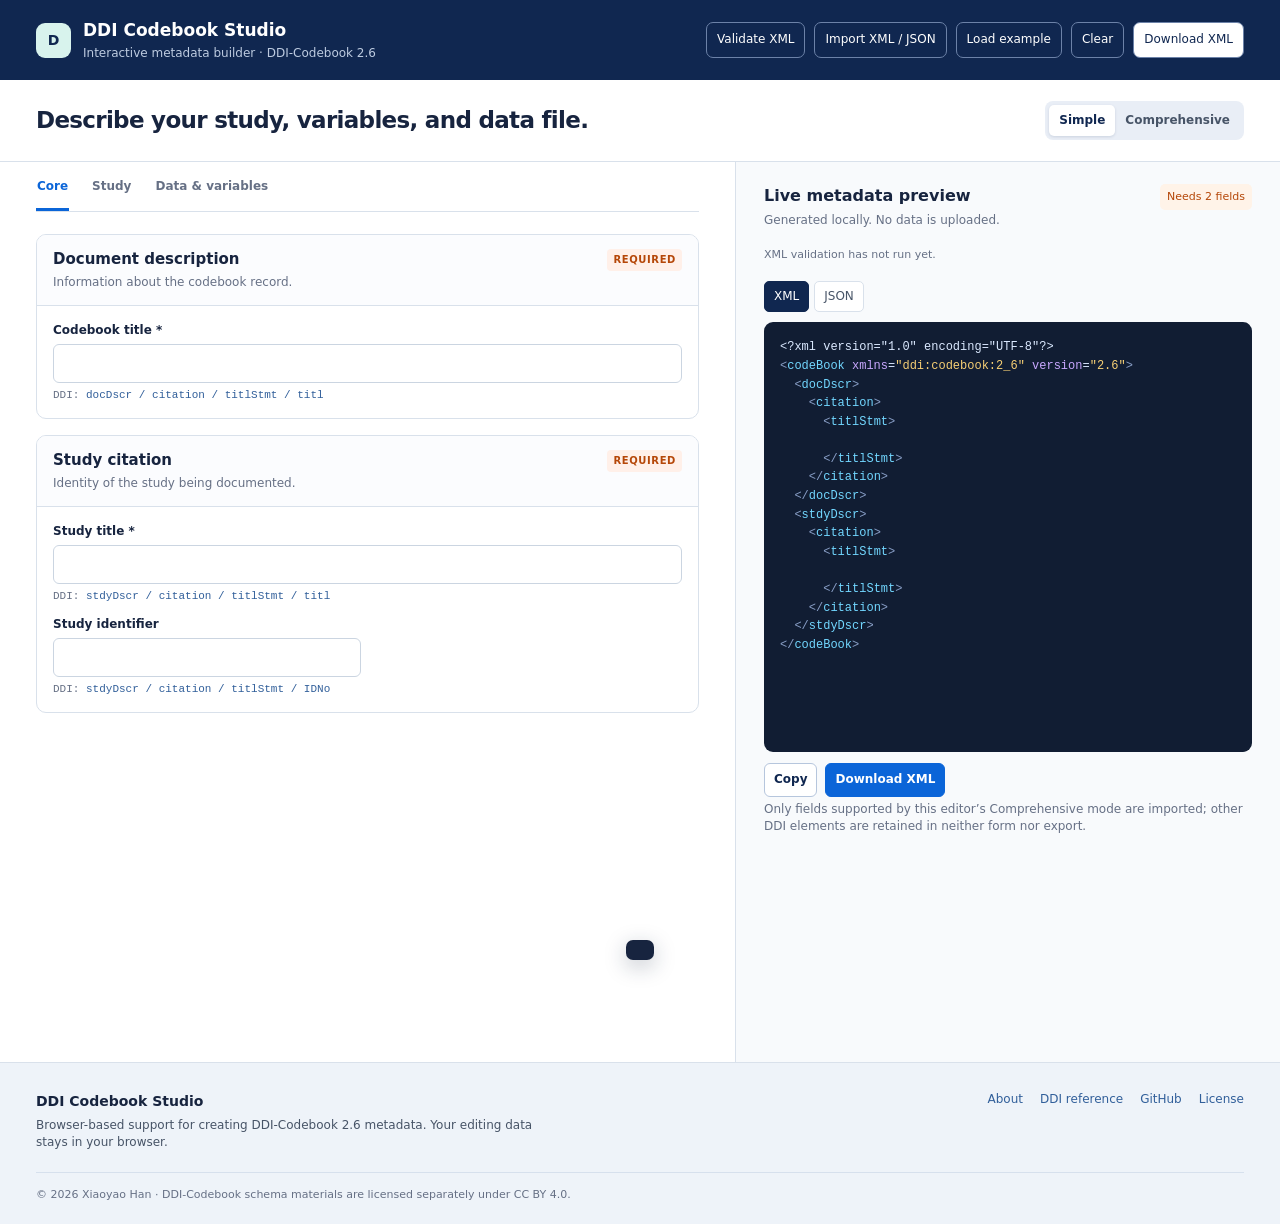
==== commit e83d2cfe: "Update index.html" ====
--- a/index.html
+++ b/index.html
@@ -29,7 +29,7 @@
     <div class="brand"><div class="mark">D</div><div><h1>DDI Codebook Studio</h1><p>Interactive metadata builder · DDI-Codebook 2.6</p></div></div>
     <div class="actions"><span id="importFeedback" role="status"></span><button id="validateXml" type="button">Validate XML</button><label class="file-label" for="fileInput">Import XML / JSON</label><input id="fileInput" type="file" accept=".xml,.json,application/xml,application/json,text/xml" hidden><button id="loadExample" type="button">Load example</button><button id="clearAll" type="button">Clear</button><button id="downloadTop" class="primary" type="button">Download XML</button></div>
   </header>
-  <section class="intro"><div><h2>Describe your study, variables, and data file.</h2><p>All editing happens locally in your browser.</p></div><div class="modes"><button type="button" class="active" data-mode="simple">Simple</button><button type="button" data-mode="comprehensive">Comprehensive</button></div></section>
+  <section class="intro"><div><h2>Describe your study, variables, and data file.</h2></div><div class="modes"><button type="button" class="active" data-mode="simple">Simple</button><button type="button" data-mode="comprehensive">Comprehensive</button></div></section>
   <main>
     <section class="editor"><nav class="tabs"><button class="active" data-tab="core">Core</button><button data-tab="study">Study</button><button data-tab="data">Data & variables</button></nav>
       <form id="form">
@@ -69,7 +69,7 @@
     <aside class="preview"><div class="preview-top"><div><h2>Live metadata preview</h2><p>Generated locally. No data is uploaded.</p></div><span id="validity" class="validity">Needs 2 fields</span></div><div id="validationResult" class="note" aria-live="polite">XML validation has not run yet.</div><div class="format-tabs"><button class="active" data-format="xml" type="button">XML</button><button data-format="json" type="button">JSON</button></div><pre id="output" class="codebox"></pre><div class="preview-actions"><button id="copy" type="button">Copy</button><button id="download" class="download" type="button">Download XML</button></div><p class="note">Only fields supported by this editor’s Comprehensive mode are imported; other DDI elements are retained in neither form nor export.</p></aside>
   </main>
   <footer class="site-footer">
-    <div class="footer-inner"><div class="footer-top"><div class="footer-copy"><strong>DDI Metadata Generator</strong><p>Browser-based support for creating DDI-Codebook 2.6 metadata. Your editing data stays in your browser.</p></div><nav class="footer-links" aria-label="Project information"><a href="about.html">About</a><a href="https://ddialliance.org/" target="_blank" rel="noopener noreferrer">DDI reference</a><a href="https://github.com/DDI-Metadata-Builder/ddi-metadata-builder.github.io" target="_blank" rel="noopener noreferrer">GitHub</a><a href="license.html">License</a></nav></div><div class="footer-bottom">© 2026 Xiaoyao Han · DDI-Codebook schema materials are licensed separately under CC BY 4.0.</div></div>
+    <div class="footer-inner"><div class="footer-top"><div class="footer-copy"><strong>DDI Codebook Studio</strong><p>Browser-based support for creating DDI-Codebook 2.6 metadata. Your editing data stays in your browser.</p></div><nav class="footer-links" aria-label="Project information"><a href="about.html">About</a><a href="https://ddialliance.org/" target="_blank" rel="noopener noreferrer">DDI reference</a><a href="https://github.com/DDI-Metadata-Builder/ddi-metadata-builder.github.io" target="_blank" rel="noopener noreferrer">GitHub</a><a href="license.html">License</a></nav></div><div class="footer-bottom">© 2026 Xiaoyao Han · DDI-Codebook schema materials are licensed separately under CC BY 4.0.</div></div>
   </footer><div id="toast" class="toast" role="status"></div>
   <script>
     const $=selector=>document.querySelector(selector),$$=selector=>[...document.querySelectorAll(selector)];
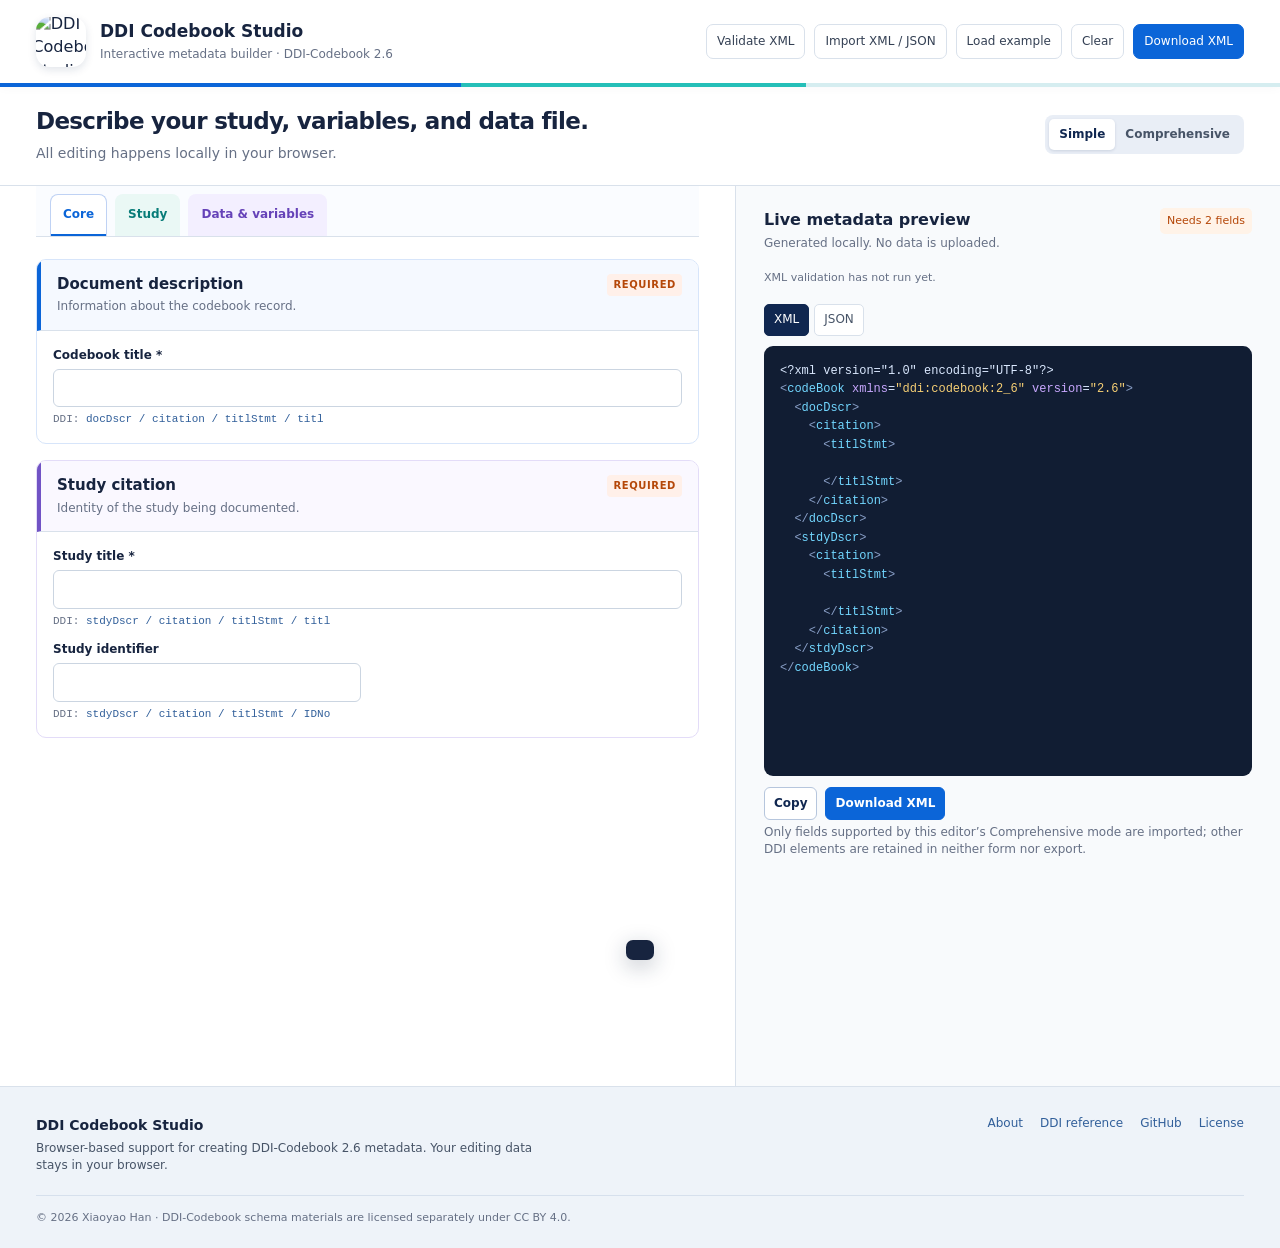
==== commit f9bb8a2a: "Update index.html" ====
--- a/index.html
+++ b/index.html
@@ -4,6 +4,7 @@
   <meta charset="utf-8">
   <meta name="viewport" content="width=device-width, initial-scale=1">
   <title>DDI Codebook Studio</title>
+  <link rel="icon" href="assets/logo-preview.png" type="image/png">
   <!-- Google tag (gtag.js) -->
   <script async src="https://www.googletagmanager.com/gtag/js?id=G-6CML08RPWY"></script>
   <script>
@@ -13,11 +14,11 @@
     gtag('config', 'G-6CML08RPWY');
   </script>
   <style>
-    :root{--ink:#17243f;--muted:#667085;--line:#d9e1eb;--blue:#0b65d8;--navy:#102750;--soft:#f7f9fc;--danger:#b42318}*{box-sizing:border-box}body{margin:0;color:var(--ink);font:14px/1.45 Inter,ui-sans-serif,system-ui,-apple-system,sans-serif}button,input,textarea,select{font:inherit}button{cursor:pointer}
-    header{display:flex;justify-content:space-between;align-items:center;gap:20px;padding:18px 36px;background:var(--navy);color:#fff}.brand{display:flex;gap:12px;align-items:center}.mark{display:grid;place-items:center;width:35px;height:35px;border-radius:9px;background:#d8f3ed;color:var(--navy);font-weight:800}.brand h1{font-size:17px;margin:0}.brand p{margin:2px 0 0;color:#bdcbe0;font-size:12px}.actions{display:flex;align-items:center;gap:9px}.actions button,.file-label{border:1px solid #6c82a8;border-radius:7px;background:transparent;color:#fff;padding:8px 10px;font-size:12px}.actions .primary{background:#fff;color:var(--navy)}#importFeedback{max-width:220px;color:#c5f2e5;font-size:11px}
-    .intro{display:flex;justify-content:space-between;align-items:center;gap:20px;padding:21px 36px;border-bottom:1px solid var(--line)}.intro h2{margin:0;font-size:23px;letter-spacing:-.03em}.intro p{margin:5px 0 0;color:var(--muted)}.modes{display:flex;padding:4px;background:#e9eef6;border-radius:8px}.modes button{border:0;border-radius:5px;padding:7px 10px;background:transparent;color:#475467;font-size:12px;font-weight:700}.modes .active{background:#fff;color:var(--navy);box-shadow:0 1px 3px #10275022}
-    main{display:grid;grid-template-columns:minmax(520px,1.15fr) minmax(400px,.85fr);min-height:calc(100vh - 137px)}.editor{padding:0 36px 40px;border-right:1px solid var(--line)}.preview{padding:22px 28px;background:#f8fafc;position:sticky;top:0;height:100vh;overflow:auto}.tabs{display:flex;gap:22px;border-bottom:1px solid var(--line);margin-bottom:22px}.tabs button{border:0;border-bottom:3px solid transparent;padding:16px 1px 12px;background:transparent;color:var(--muted);font-weight:700;font-size:12px}.tabs .active{color:var(--blue);border-color:var(--blue)}.panel{display:none}.panel.active{display:block}
-    .section{margin:0 0 16px;border:1px solid var(--line);border-radius:10px;overflow:hidden}.section-head{display:flex;justify-content:space-between;gap:16px;padding:14px 16px;background:#fbfcfe;border-bottom:1px solid var(--line)}.section-head h3{margin:0 0 3px;font-size:15px}.section-head p{margin:0;color:var(--muted);font-size:12px}.badge{height:max-content;padding:4px 6px;border-radius:4px;background:#eaf2ff;color:#1658ab;text-transform:uppercase;letter-spacing:.06em;font-size:10px;font-weight:800}.badge.required{background:#fff0e9;color:#b54708}.fields{display:grid;grid-template-columns:repeat(2,minmax(0,1fr));gap:13px;padding:16px}.field{display:flex;flex-direction:column;gap:5px}.field.full{grid-column:1/-1}.field label{font-size:12px;font-weight:750}.field input,.field textarea,.field select{width:100%;padding:8px 9px;border:1px solid #cbd5e1;border-radius:6px;background:#fff;color:var(--ink)}.field textarea{min-height:78px;resize:vertical}.path{font:11px/1.3 ui-monospace,SFMono-Regular,monospace;color:#667085}.path code{color:#315f9a}.advanced{display:none}.comprehensive .advanced{display:block}.comprehensive .field.advanced{display:flex}
+    :root{--ink:#17243f;--muted:#667085;--line:#d9e1eb;--blue:#0b65d8;--aqua:#25bfb8;--purple:#7153c5;--navy:#102750;--soft:#f7f9fc;--danger:#b42318}*{box-sizing:border-box}body{margin:0;color:var(--ink);font:14px/1.45 Inter,ui-sans-serif,system-ui,-apple-system,sans-serif}button,input,textarea,select{font:inherit}button{cursor:pointer}
+    header{position:relative;display:flex;justify-content:space-between;align-items:center;gap:20px;min-height:84px;padding:16px 36px;background:#fff;color:var(--ink);border-bottom:1px solid var(--line);box-shadow:0 2px 12px #1027500b}header::after{position:absolute;right:0;bottom:-4px;left:0;height:4px;background:linear-gradient(90deg,var(--blue) 0 36%,var(--aqua) 36% 63%,#d5edf0 63%);content:""}.brand{display:flex;gap:14px;align-items:center}.mark-frame{display:block;width:50px;height:50px;overflow:hidden;border-radius:14px;box-shadow:0 3px 8px #1027501f}.mark{display:block;width:100%;height:100%;object-fit:cover;object-position:center center;transform:translateY(-2px) scale(1.15);transform-origin:center}.brand h1{font-size:17px;margin:0}.brand p{margin:2px 0 0;color:var(--muted);font-size:12px}.actions{display:flex;align-items:center;gap:9px}.actions button,.file-label{border:1px solid var(--line);border-radius:7px;background:#fff;color:#344054;padding:8px 10px;font-size:12px}.actions .primary{background:var(--blue);border-color:var(--blue);color:#fff}#importFeedback{max-width:220px;color:#08785f;font-size:11px}
+    .intro{display:flex;justify-content:space-between;align-items:center;gap:20px;padding:21px 36px;background:#fff;border-bottom:1px solid var(--line)}.intro h2{margin:0;font-size:23px;letter-spacing:-.03em}.intro p{margin:5px 0 0;color:var(--muted)}.modes{display:flex;padding:4px;background:#e9eef6;border-radius:8px}.modes button{border:0;border-radius:5px;padding:7px 10px;background:transparent;color:#475467;font-size:12px;font-weight:700}.modes .active{background:#fff;color:var(--navy);box-shadow:0 1px 3px #10275022}
+    main{display:grid;grid-template-columns:minmax(520px,1.15fr) minmax(400px,.85fr);min-height:calc(100vh - 137px)}.editor{padding:0 36px 40px;border-right:1px solid var(--line)}.preview{padding:22px 28px;background:#f8fafc;position:sticky;top:0;height:100vh;overflow:auto}.tabs{display:flex;gap:8px;padding:8px 14px 0;border-bottom:1px solid var(--line);margin-bottom:22px;background:#fafcff}.tabs button{height:42px;border:1px solid transparent;border-bottom:0;border-radius:8px 8px 0 0;padding:0 12px;background:transparent;font-weight:800;font-size:12px}.tabs button:nth-child(1){color:var(--blue);background:#edf4ff}.tabs button:nth-child(2){color:#087c78;background:#eaf8f5}.tabs button:nth-child(3){color:#6542b8;background:#f3efff}.tabs .active{border-color:#bfd2f4;background:#fff!important;box-shadow:0 -2px 0 var(--blue) inset}.panel{display:none}.panel.active{display:block}
+    .section{margin:0 0 16px;border:1px solid var(--line);border-radius:10px;overflow:hidden}.section:nth-child(1){border-color:#d7e5fa}.section:nth-child(2){border-color:#d3ece8}.section:nth-child(3){border-color:#e3dcf8}.section-head{display:flex;justify-content:space-between;gap:16px;padding:14px 16px;background:#fbfcfe;border-bottom:1px solid var(--line)}.section:nth-child(1) .section-head{background:#f5f9ff;border-left:4px solid var(--blue)}.section:nth-child(2) .section-head{background:#f3fbf9;border-left:4px solid var(--aqua)}.section:nth-child(3) .section-head{background:#faf8ff;border-left:4px solid var(--purple)}.section-head h3{margin:0 0 3px;font-size:15px}.section-head p{margin:0;color:var(--muted);font-size:12px}.badge{height:max-content;padding:4px 6px;border-radius:4px;background:#eaf2ff;color:#1658ab;text-transform:uppercase;letter-spacing:.06em;font-size:10px;font-weight:800}.badge.required{background:#fff0e9;color:#b54708}.fields{display:grid;grid-template-columns:repeat(2,minmax(0,1fr));gap:13px;padding:16px}.field{display:flex;flex-direction:column;gap:5px}.field.full{grid-column:1/-1}.field label{font-size:12px;font-weight:750}.field input,.field textarea,.field select{width:100%;padding:8px 9px;border:1px solid #cbd5e1;border-radius:6px;background:#fff;color:var(--ink)}.field textarea{min-height:78px;resize:vertical}.path{font:11px/1.3 ui-monospace,SFMono-Regular,monospace;color:#667085}.path code{color:#315f9a}.advanced{display:none}.comprehensive .advanced{display:block}.comprehensive .field.advanced{display:flex}
     .variable-list{padding:0 16px 14px}.variable{margin-top:12px;border:1px solid var(--line);border-radius:8px;background:#fff}.variable .fields{padding-bottom:9px}.category-area{padding:0 16px 10px}.category-path{display:block;margin-bottom:7px;font-size:11px;color:#667085}.category-row{display:grid;grid-template-columns:1fr 1fr auto;gap:8px;margin-top:8px}.category-row input{min-width:0;padding:8px;border:1px solid #cbd5e1;border-radius:6px}.add{margin:0 16px 16px;border:1px dashed #8ba5ca;background:#fff;border-radius:6px;color:var(--blue);padding:7px 9px;font-size:12px;font-weight:700}.remove{border:0;border-radius:5px;background:#fef3f2;color:var(--danger);padding:6px 8px;font-size:12px}.variable-actions{display:flex;gap:8px;padding:0 16px 14px}
     .preview-top{display:flex;justify-content:space-between;gap:12px}.preview h2{margin:0;font-size:16px}.preview p{margin:4px 0;color:var(--muted);font-size:12px}.validity{height:max-content;padding:5px 7px;border-radius:5px;background:#fff3e8;color:#b54708;font-size:11px;white-space:nowrap}.validity.good{background:#e8f7f1;color:#08785f}.format-tabs{display:flex;gap:5px;margin:18px 0 10px}.format-tabs button{border:1px solid var(--line);border-radius:5px;background:#fff;padding:6px 9px;color:#475467;font-size:12px}.format-tabs .active{border-color:var(--navy);background:var(--navy);color:#fff}.codebox{min-height:430px;max-height:calc(100vh - 245px);overflow:auto;margin:0;padding:16px;border-radius:9px;background:#111d33;color:#dbe9ff;font:12px/1.55 ui-monospace,SFMono-Regular,Menlo,monospace;white-space:pre-wrap;word-break:break-word}.preview-actions{display:flex;gap:8px;margin-top:11px}.preview-actions button{border:1px solid #b6c6dd;border-radius:6px;background:#fff;color:var(--navy);padding:7px 9px;font-size:12px;font-weight:700}.preview-actions .download{background:var(--blue);border-color:var(--blue);color:#fff}.note{font-size:11px;color:var(--muted);margin-top:14px}.toast{position:fixed;left:50%;bottom:20px;transform:translate(-50%,80px);padding:10px 14px;border-radius:7px;background:#17243f;color:#fff;box-shadow:0 6px 22px #17243f44;transition:.2s}.toast.show{transform:translate(-50%,0)}
     .site-footer{padding:28px 36px 22px;background:#eef3f9;border-top:1px solid var(--line);color:#475467}.footer-inner{max-width:1400px;margin:auto}.footer-top{display:flex;justify-content:space-between;gap:32px}.footer-copy{max-width:520px}.footer-copy strong{display:block;color:var(--ink);font-size:14px}.footer-copy p{margin:5px 0 0;font-size:12px}.footer-links{display:flex;flex-wrap:wrap;justify-content:flex-end;gap:8px 17px;align-content:flex-start}.footer-links a{color:#315f9a;font-size:12px;text-decoration:none}.footer-links a:hover{text-decoration:underline}.footer-bottom{margin-top:20px;padding-top:14px;border-top:1px solid #d6e0ed;font-size:11px;color:#667085}
@@ -26,10 +27,10 @@
 </head>
 <body>
   <header>
-    <div class="brand"><div class="mark">D</div><div><h1>DDI Codebook Studio</h1><p>Interactive metadata builder · DDI-Codebook 2.6</p></div></div>
+    <div class="brand"><span class="mark-frame"><img class="mark" src="assets/logo-preview.png" alt="DDI Codebook Studio"></span><div><h1>DDI Codebook Studio</h1><p>Interactive metadata builder · DDI-Codebook 2.6</p></div></div>
     <div class="actions"><span id="importFeedback" role="status"></span><button id="validateXml" type="button">Validate XML</button><label class="file-label" for="fileInput">Import XML / JSON</label><input id="fileInput" type="file" accept=".xml,.json,application/xml,application/json,text/xml" hidden><button id="loadExample" type="button">Load example</button><button id="clearAll" type="button">Clear</button><button id="downloadTop" class="primary" type="button">Download XML</button></div>
   </header>
-  <section class="intro"><div><h2>Describe your study, variables, and data file.</h2></div><div class="modes"><button type="button" class="active" data-mode="simple">Simple</button><button type="button" data-mode="comprehensive">Comprehensive</button></div></section>
+  <section class="intro"><div><h2>Describe your study, variables, and data file.</h2><p>All editing happens locally in your browser.</p></div><div class="modes"><button type="button" class="active" data-mode="simple">Simple</button><button type="button" data-mode="comprehensive">Comprehensive</button></div></section>
   <main>
     <section class="editor"><nav class="tabs"><button class="active" data-tab="core">Core</button><button data-tab="study">Study</button><button data-tab="data">Data & variables</button></nav>
       <form id="form">
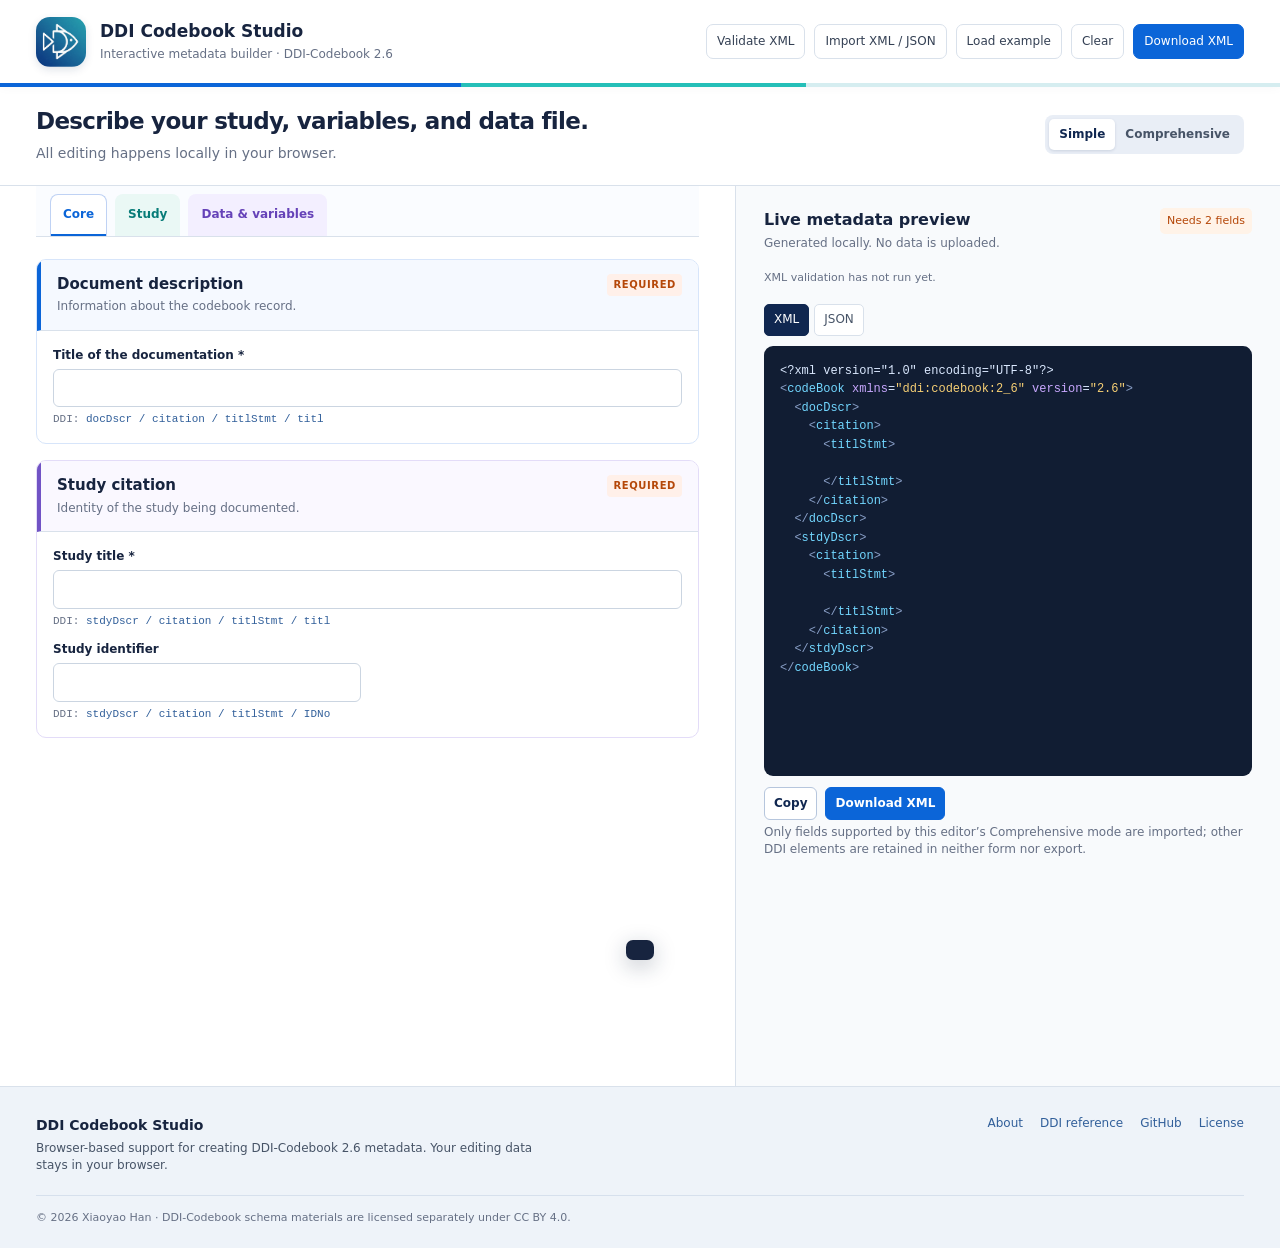
==== commit cffab343: "Update index.html" ====
--- a/index.html
+++ b/index.html
@@ -36,7 +36,7 @@
       <form id="form">
         <section class="panel active" id="core">
           <div class="section"><div class="section-head"><div><h3>Document description</h3><p>Information about the codebook record.</p></div><span class="badge required">Required</span></div><div class="fields">
-            <div class="field full"><label>Codebook title *</label><input data-field="docTitle" required><span class="path">DDI: <code>docDscr / citation / titlStmt / titl</code></span></div>
+            <div class="field full"><label>Title of the documentation *</label><input data-field="docTitle" required><span class="path">DDI: <code>docDscr / citation / titlStmt / titl</code></span></div>
             <div class="field advanced"><label>Documentation producer</label><input data-field="docProducer"><span class="path">DDI: <code>docDscr / citation / prodStmt / producer</code></span></div>
             <div class="field advanced"><label>Production date</label><input data-field="docDate" type="date"><span class="path">DDI: <code>docDscr / citation / prodStmt / prodDate</code></span></div>
           </div></div>
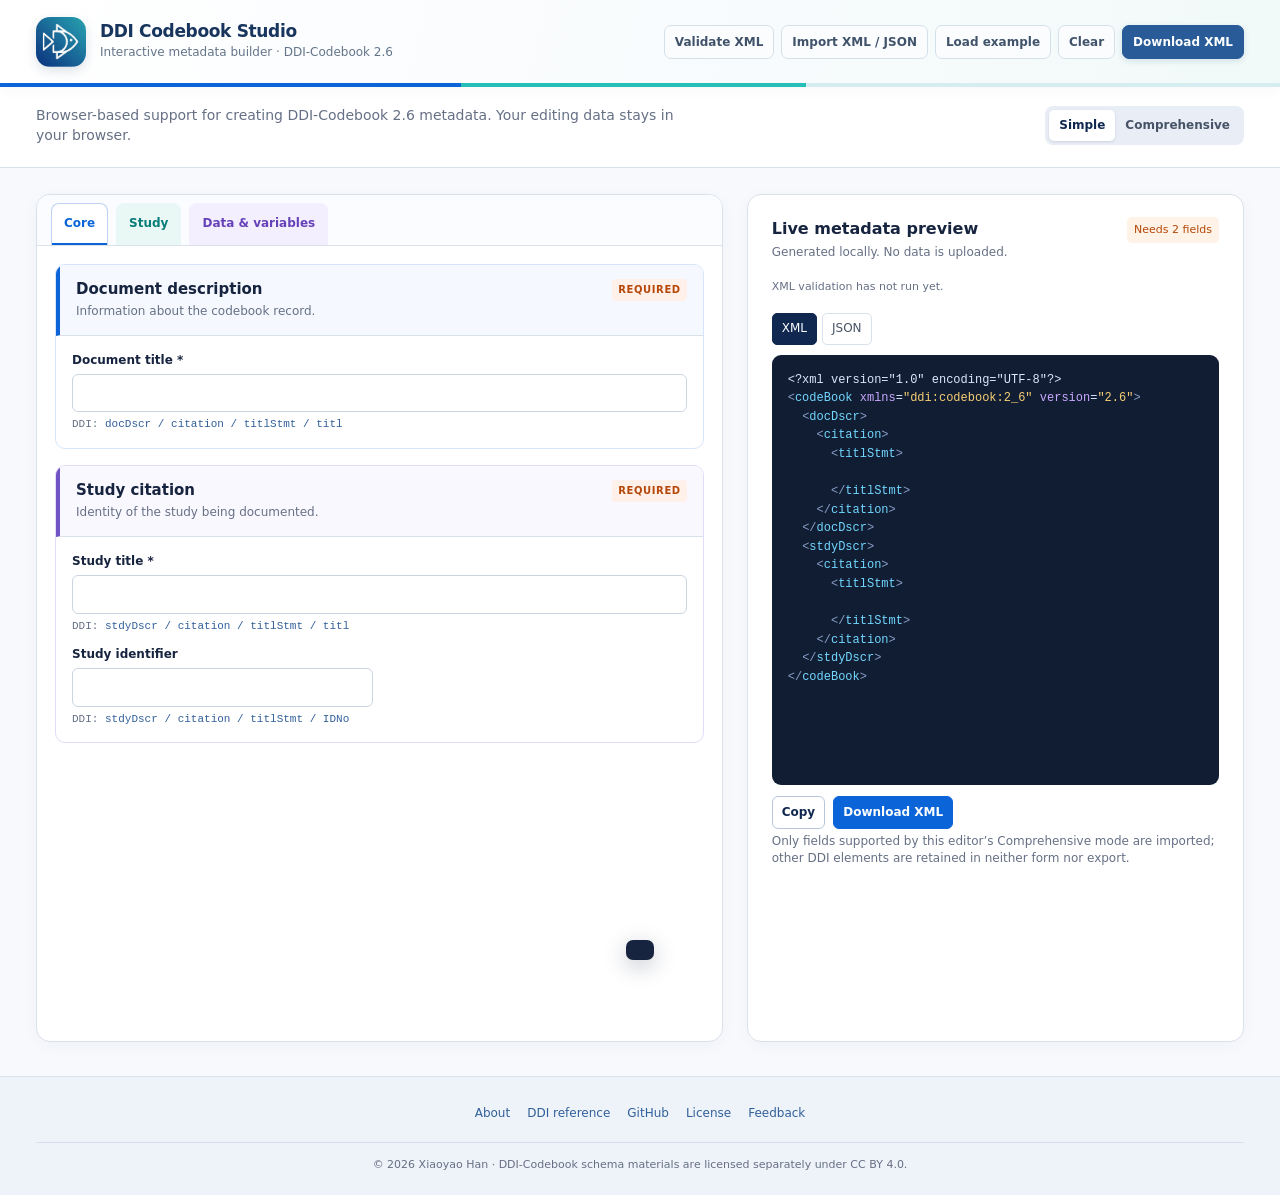
==== commit 7c7b6c6c: "page update" ====
--- a/index.html
+++ b/index.html
@@ -4,7 +4,7 @@
   <meta charset="utf-8">
   <meta name="viewport" content="width=device-width, initial-scale=1">
   <title>DDI Codebook Studio</title>
-  <link rel="icon" href="assets/logo-preview.png" type="image/png">
+  <link rel="icon" href="assets/favicon-48.png?v=1" type="image/png" sizes="48x48">
   <!-- Google tag (gtag.js) -->
   <script async src="https://www.googletagmanager.com/gtag/js?id=G-6CML08RPWY"></script>
   <script>
@@ -16,13 +16,38 @@
   <style>
     :root{--ink:#17243f;--muted:#667085;--line:#d9e1eb;--blue:#0b65d8;--aqua:#25bfb8;--purple:#7153c5;--navy:#102750;--soft:#f7f9fc;--danger:#b42318}*{box-sizing:border-box}body{margin:0;color:var(--ink);font:14px/1.45 Inter,ui-sans-serif,system-ui,-apple-system,sans-serif}button,input,textarea,select{font:inherit}button{cursor:pointer}
     header{position:relative;display:flex;justify-content:space-between;align-items:center;gap:20px;min-height:84px;padding:16px 36px;background:#fff;color:var(--ink);border-bottom:1px solid var(--line);box-shadow:0 2px 12px #1027500b}header::after{position:absolute;right:0;bottom:-4px;left:0;height:4px;background:linear-gradient(90deg,var(--blue) 0 36%,var(--aqua) 36% 63%,#d5edf0 63%);content:""}.brand{display:flex;gap:14px;align-items:center}.mark-frame{display:block;width:50px;height:50px;overflow:hidden;border-radius:14px;box-shadow:0 3px 8px #1027501f}.mark{display:block;width:100%;height:100%;object-fit:cover;object-position:center center;transform:translateY(-2px) scale(1.15);transform-origin:center}.brand h1{font-size:17px;margin:0}.brand p{margin:2px 0 0;color:var(--muted);font-size:12px}.actions{display:flex;align-items:center;gap:9px}.actions button,.file-label{border:1px solid var(--line);border-radius:7px;background:#fff;color:#344054;padding:8px 10px;font-size:12px}.actions .primary{background:var(--blue);border-color:var(--blue);color:#fff}#importFeedback{max-width:220px;color:#08785f;font-size:11px}
-    .intro{display:flex;justify-content:space-between;align-items:center;gap:20px;padding:21px 36px;background:#fff;border-bottom:1px solid var(--line)}.intro h2{margin:0;font-size:23px;letter-spacing:-.03em}.intro p{margin:5px 0 0;color:var(--muted)}.modes{display:flex;padding:4px;background:#e9eef6;border-radius:8px}.modes button{border:0;border-radius:5px;padding:7px 10px;background:transparent;color:#475467;font-size:12px;font-weight:700}.modes .active{background:#fff;color:var(--navy);box-shadow:0 1px 3px #10275022}
-    main{display:grid;grid-template-columns:minmax(520px,1.15fr) minmax(400px,.85fr);min-height:calc(100vh - 137px)}.editor{padding:0 36px 40px;border-right:1px solid var(--line)}.preview{padding:22px 28px;background:#f8fafc;position:sticky;top:0;height:100vh;overflow:auto}.tabs{display:flex;gap:8px;padding:8px 14px 0;border-bottom:1px solid var(--line);margin-bottom:22px;background:#fafcff}.tabs button{height:42px;border:1px solid transparent;border-bottom:0;border-radius:8px 8px 0 0;padding:0 12px;background:transparent;font-weight:800;font-size:12px}.tabs button:nth-child(1){color:var(--blue);background:#edf4ff}.tabs button:nth-child(2){color:#087c78;background:#eaf8f5}.tabs button:nth-child(3){color:#6542b8;background:#f3efff}.tabs .active{border-color:#bfd2f4;background:#fff!important;box-shadow:0 -2px 0 var(--blue) inset}.panel{display:none}.panel.active{display:block}
+    .intro{display:flex;justify-content:space-between;align-items:center;gap:20px;padding:21px 36px;background:#fff;border-bottom:1px solid var(--line)}.intro-copy{max-width:670px;margin:0;color:var(--muted)}.modes{display:flex;padding:4px;background:#e9eef6;border-radius:8px}.modes button{border:0;border-radius:5px;padding:7px 10px;background:transparent;color:#475467;font-size:12px;font-weight:700}.modes .active{background:#fff;color:var(--navy);box-shadow:0 1px 3px #10275022}
+    main{display:grid;grid-template-columns:minmax(520px,1.15fr) minmax(400px,.85fr);min-height:calc(100vh - 137px)}.editor{padding:0 36px 40px;border-right:1px solid var(--line)}.preview{padding:22px 28px;background:#f8fafc;position:sticky;top:0;height:100vh;overflow:auto}.tabs{display:flex;gap:22px;border-bottom:1px solid var(--line);margin-bottom:22px}.tabs button{border:0;border-bottom:3px solid transparent;border-radius:0;padding:16px 1px 12px;background:transparent;color:var(--muted);font-weight:700;font-size:12px}.tabs .active{color:var(--blue);border-color:var(--blue)}.panel{display:none}.panel.active{display:block}
     .section{margin:0 0 16px;border:1px solid var(--line);border-radius:10px;overflow:hidden}.section:nth-child(1){border-color:#d7e5fa}.section:nth-child(2){border-color:#d3ece8}.section:nth-child(3){border-color:#e3dcf8}.section-head{display:flex;justify-content:space-between;gap:16px;padding:14px 16px;background:#fbfcfe;border-bottom:1px solid var(--line)}.section:nth-child(1) .section-head{background:#f5f9ff;border-left:4px solid var(--blue)}.section:nth-child(2) .section-head{background:#f3fbf9;border-left:4px solid var(--aqua)}.section:nth-child(3) .section-head{background:#faf8ff;border-left:4px solid var(--purple)}.section-head h3{margin:0 0 3px;font-size:15px}.section-head p{margin:0;color:var(--muted);font-size:12px}.badge{height:max-content;padding:4px 6px;border-radius:4px;background:#eaf2ff;color:#1658ab;text-transform:uppercase;letter-spacing:.06em;font-size:10px;font-weight:800}.badge.required{background:#fff0e9;color:#b54708}.fields{display:grid;grid-template-columns:repeat(2,minmax(0,1fr));gap:13px;padding:16px}.field{display:flex;flex-direction:column;gap:5px}.field.full{grid-column:1/-1}.field label{font-size:12px;font-weight:750}.field input,.field textarea,.field select{width:100%;padding:8px 9px;border:1px solid #cbd5e1;border-radius:6px;background:#fff;color:var(--ink)}.field textarea{min-height:78px;resize:vertical}.path{font:11px/1.3 ui-monospace,SFMono-Regular,monospace;color:#667085}.path code{color:#315f9a}.advanced{display:none}.comprehensive .advanced{display:block}.comprehensive .field.advanced{display:flex}
     .variable-list{padding:0 16px 14px}.variable{margin-top:12px;border:1px solid var(--line);border-radius:8px;background:#fff}.variable .fields{padding-bottom:9px}.category-area{padding:0 16px 10px}.category-path{display:block;margin-bottom:7px;font-size:11px;color:#667085}.category-row{display:grid;grid-template-columns:1fr 1fr auto;gap:8px;margin-top:8px}.category-row input{min-width:0;padding:8px;border:1px solid #cbd5e1;border-radius:6px}.add{margin:0 16px 16px;border:1px dashed #8ba5ca;background:#fff;border-radius:6px;color:var(--blue);padding:7px 9px;font-size:12px;font-weight:700}.remove{border:0;border-radius:5px;background:#fef3f2;color:var(--danger);padding:6px 8px;font-size:12px}.variable-actions{display:flex;gap:8px;padding:0 16px 14px}
-    .preview-top{display:flex;justify-content:space-between;gap:12px}.preview h2{margin:0;font-size:16px}.preview p{margin:4px 0;color:var(--muted);font-size:12px}.validity{height:max-content;padding:5px 7px;border-radius:5px;background:#fff3e8;color:#b54708;font-size:11px;white-space:nowrap}.validity.good{background:#e8f7f1;color:#08785f}.format-tabs{display:flex;gap:5px;margin:18px 0 10px}.format-tabs button{border:1px solid var(--line);border-radius:5px;background:#fff;padding:6px 9px;color:#475467;font-size:12px}.format-tabs .active{border-color:var(--navy);background:var(--navy);color:#fff}.codebox{min-height:430px;max-height:calc(100vh - 245px);overflow:auto;margin:0;padding:16px;border-radius:9px;background:#111d33;color:#dbe9ff;font:12px/1.55 ui-monospace,SFMono-Regular,Menlo,monospace;white-space:pre-wrap;word-break:break-word}.preview-actions{display:flex;gap:8px;margin-top:11px}.preview-actions button{border:1px solid #b6c6dd;border-radius:6px;background:#fff;color:var(--navy);padding:7px 9px;font-size:12px;font-weight:700}.preview-actions .download{background:var(--blue);border-color:var(--blue);color:#fff}.note{font-size:11px;color:var(--muted);margin-top:14px}.toast{position:fixed;left:50%;bottom:20px;transform:translate(-50%,80px);padding:10px 14px;border-radius:7px;background:#17243f;color:#fff;box-shadow:0 6px 22px #17243f44;transition:.2s}.toast.show{transform:translate(-50%,0)}
-    .site-footer{padding:28px 36px 22px;background:#eef3f9;border-top:1px solid var(--line);color:#475467}.footer-inner{max-width:1400px;margin:auto}.footer-top{display:flex;justify-content:space-between;gap:32px}.footer-copy{max-width:520px}.footer-copy strong{display:block;color:var(--ink);font-size:14px}.footer-copy p{margin:5px 0 0;font-size:12px}.footer-links{display:flex;flex-wrap:wrap;justify-content:flex-end;gap:8px 17px;align-content:flex-start}.footer-links a{color:#315f9a;font-size:12px;text-decoration:none}.footer-links a:hover{text-decoration:underline}.footer-bottom{margin-top:20px;padding-top:14px;border-top:1px solid #d6e0ed;font-size:11px;color:#667085}
-    @media(max-width:980px){header,.intro,.site-footer{padding-left:20px;padding-right:20px}main{grid-template-columns:1fr}.editor{padding-left:20px;padding-right:20px;border:0}.preview{position:static;height:auto}.codebox{max-height:450px}}@media(max-width:640px){header,.intro{align-items:flex-start;flex-direction:column}.actions{flex-wrap:wrap}.fields{grid-template-columns:1fr}.advanced{display:none}.comprehensive .advanced{display:block}.tabs{gap:14px;overflow:auto}.footer-top{flex-direction:column;gap:18px}.footer-links{justify-content:flex-start}}
+    .preview-top{display:flex;justify-content:space-between;gap:12px}.preview h2{margin:0;font-size:16px}.preview p{margin:4px 0;color:var(--muted);font-size:12px}.validity{height:max-content;padding:5px 7px;border-radius:5px;background:#fff3e8;color:#b54708;font-size:11px;white-space:nowrap}.validity.good{background:#e8f7f1;color:#08785f}.format-tabs{display:flex;gap:5px;margin:18px 0 10px}.format-tabs button{border:1px solid var(--line);border-radius:5px;background:#fff;padding:6px 9px;color:#475467;font-size:12px}.format-tabs .active{border-color:var(--navy);background:var(--navy);color:#fff}.codebox{min-height:430px;max-height:calc(100vh - 245px);overflow:auto;margin:0;padding:16px;border-radius:9px;background:#111d33;color:#dbe9ff;font:12px/1.55 ui-monospace,SFMono-Regular,Menlo,monospace;white-space:pre-wrap;word-break:break-word}.codebox .changed-line{display:block;border-radius:3px;background:#f3cf7938;box-shadow:inset 3px 0 #f3cf79}.preview-actions{display:flex;gap:8px;margin-top:11px}.preview-actions button{border:1px solid #b6c6dd;border-radius:6px;background:#fff;color:var(--navy);padding:7px 9px;font-size:12px;font-weight:700}.preview-actions .download{background:var(--blue);border-color:var(--blue);color:#fff}.note{font-size:11px;color:var(--muted);margin-top:14px}.toast{position:fixed;left:50%;bottom:20px;transform:translate(-50%,80px);padding:10px 14px;border-radius:7px;background:#17243f;color:#fff;box-shadow:0 6px 22px #17243f44;transition:.2s}.toast.show{transform:translate(-50%,0)}
+    .site-footer{padding:28px 36px 22px;background:#eef3f9;border-top:1px solid var(--line);color:#475467}.footer-inner{max-width:1400px;margin:auto}.footer-top{display:flex;justify-content:center}.footer-links{display:flex;flex-wrap:wrap;justify-content:center;gap:8px 17px}.footer-links a{color:#315f9a;font-size:12px;text-decoration:none}.footer-links a:hover{text-decoration:underline}.footer-bottom{margin-top:20px;padding-top:14px;border-top:1px solid #d6e0ed;font-size:11px;color:#667085;text-align:center}
+    @media(max-width:980px){header,.intro,.site-footer{padding-left:20px;padding-right:20px}main{grid-template-columns:1fr}.editor{padding-left:20px;padding-right:20px;border:0}.preview{position:static;height:auto}.codebox{max-height:450px}}@media(max-width:640px){header,.intro{align-items:flex-start;flex-direction:column}.actions{flex-wrap:wrap}.fields{grid-template-columns:1fr}.advanced{display:none}.comprehensive .advanced{display:block}.tabs{gap:14px;overflow:auto}.footer-links{justify-content:center}}
+    /* Template 02 header, controls, and workspace treatment. */
+    body{background:var(--soft);font:14px/1.45 Inter,ui-sans-serif,system-ui,-apple-system,BlinkMacSystemFont,"Segoe UI",sans-serif}
+    header{height:84px;min-height:0;padding:0 36px;background:linear-gradient(104deg,#fff 0%,#f8fbfd 57%,#f1faf8 100%);border-bottom-color:#d7e4eb;box-shadow:0 3px 16px #18385b0d}
+    .brand{min-width:max-content}
+    .mark-frame{box-shadow:0 4px 11px #15365c24}
+    .brand h1{color:#18355e;font-size:17px;line-height:1.25;letter-spacing:-.02em}
+    .brand p{color:#64758a;font-size:12px}
+    .actions{gap:7px}
+    .actions button,.file-label{display:inline-flex;align-items:center;height:34px;padding:0 10px;border-color:#d5e1ea;background:#fbfcfe;color:#40536a;font:650 12px/1 Inter,ui-sans-serif,system-ui,sans-serif;white-space:nowrap}
+    .actions button:hover,.file-label:hover{border-color:#a8c2d2;background:#f3f8fa}
+    .actions .primary{background:#285b98;border-color:#285b98;box-shadow:0 2px 6px #285b9829}
+    .actions .primary:hover{background:#204c83;border-color:#204c83}
+    main{max-width:1440px;margin:0 auto;grid-template-columns:minmax(540px,1.16fr) minmax(380px,.84fr);gap:24px;padding:26px 36px 34px}
+    .editor,.preview{border:1px solid var(--line);border-radius:14px;background:#fff;box-shadow:0 4px 18px #10275008}
+    .editor{padding:0;overflow:hidden}
+    .editor form{padding:18px}
+    .tabs{gap:8px;padding:8px 14px 0;margin:0;border-bottom:1px solid var(--line);background:#fafcff}
+    .tabs button{height:42px;padding:0 12px;border:1px solid transparent;border-bottom:0;border-radius:8px 8px 0 0;background:transparent;font-size:12px;font-weight:800}
+    .tabs button:nth-child(1){color:var(--blue);background:#edf4ff}
+    .tabs button:nth-child(2){color:#087c78;background:#eaf8f5}
+    .tabs button:nth-child(3){color:#6542b8;background:#f3efff}
+    .tabs .active{border-color:#bfd2f4;background:#fff!important;box-shadow:0 -2px 0 var(--blue) inset}
+    .preview{top:26px;height:calc(100vh - 52px);padding:22px 24px;background:#fff}
+    @media(max-width:980px){header{height:auto;min-height:84px;padding:16px 20px;align-items:flex-start}.actions{flex-wrap:wrap;justify-content:flex-end}main{gap:18px;padding:18px 20px 30px}.editor{padding:0;border:1px solid var(--line)}.editor form{padding:16px}.preview{position:static;height:auto;border:1px solid var(--line)}}
+    @media(max-width:640px){.tabs{gap:6px;overflow:auto;padding:8px 10px 0}.tabs button{padding:0 9px}}
   </style>
 </head>
 <body>
@@ -30,13 +55,13 @@
     <div class="brand"><span class="mark-frame"><img class="mark" src="assets/logo-preview.png" alt="DDI Codebook Studio"></span><div><h1>DDI Codebook Studio</h1><p>Interactive metadata builder · DDI-Codebook 2.6</p></div></div>
     <div class="actions"><span id="importFeedback" role="status"></span><button id="validateXml" type="button">Validate XML</button><label class="file-label" for="fileInput">Import XML / JSON</label><input id="fileInput" type="file" accept=".xml,.json,application/xml,application/json,text/xml" hidden><button id="loadExample" type="button">Load example</button><button id="clearAll" type="button">Clear</button><button id="downloadTop" class="primary" type="button">Download XML</button></div>
   </header>
-  <section class="intro"><div><h2>Describe your study, variables, and data file.</h2><p>All editing happens locally in your browser.</p></div><div class="modes"><button type="button" class="active" data-mode="simple">Simple</button><button type="button" data-mode="comprehensive">Comprehensive</button></div></section>
+  <section class="intro"><p class="intro-copy">Browser-based support for creating DDI-Codebook 2.6 metadata. Your editing data stays in your browser.</p><div class="modes"><button type="button" class="active" data-mode="simple">Simple</button><button type="button" data-mode="comprehensive">Comprehensive</button></div></section>
   <main>
     <section class="editor"><nav class="tabs"><button class="active" data-tab="core">Core</button><button data-tab="study">Study</button><button data-tab="data">Data & variables</button></nav>
       <form id="form">
         <section class="panel active" id="core">
           <div class="section"><div class="section-head"><div><h3>Document description</h3><p>Information about the codebook record.</p></div><span class="badge required">Required</span></div><div class="fields">
-            <div class="field full"><label>Title of the documentation *</label><input data-field="docTitle" required><span class="path">DDI: <code>docDscr / citation / titlStmt / titl</code></span></div>
+            <div class="field full"><label>Document title *</label><input data-field="docTitle" required><span class="path">DDI: <code>docDscr / citation / titlStmt / titl</code></span></div>
             <div class="field advanced"><label>Documentation producer</label><input data-field="docProducer"><span class="path">DDI: <code>docDscr / citation / prodStmt / producer</code></span></div>
             <div class="field advanced"><label>Production date</label><input data-field="docDate" type="date"><span class="path">DDI: <code>docDscr / citation / prodStmt / prodDate</code></span></div>
           </div></div>
@@ -62,7 +87,7 @@
         </section>
         <section class="panel" id="data">
           <div class="section"><div class="section-head"><div><h3>Data file</h3><p>Describe the source file.</p></div><span class="badge">Recommended</span></div><div class="fields"><div class="field"><label>File name</label><input data-field="fileName"><span class="path">DDI: <code>fileDscr / fileTxt / fileName</code></span></div><div class="field advanced"><label>File type</label><input data-field="fileType"><span class="path">DDI: <code>fileDscr / fileTxt / fileType</code></span></div><div class="field full"><label>File description</label><textarea data-field="fileDescription"></textarea><span class="path">DDI: <code>fileDscr / fileTxt / fileCont</code></span></div><div class="field full"><label>File external-link URI</label><input data-field="fileNotesUri" type="url" placeholder="https://…"><span class="path">DDI: <code>fileDscr / notes / ExtLink @URI</code></span></div></div></div>
-          <div class="section advanced"><div class="section-head"><div><h3>Data access</h3><p>Access and citation statements.</p></div><span class="badge">Comprehensive</span></div><div class="fields"><div class="field"><label>Availability status</label><input data-field="dataAccess"><span class="path">DDI: <code>dataAccs / setAvail / avlStatus</code></span></div><div class="field"><label>Embargo date</label><input data-field="embargoDate"><span class="path">DDI: <code>dataAccs / setAvail / embargo</code></span></div><div class="field full"><label>Access conditions</label><textarea data-field="accessConditions"></textarea><span class="path">DDI: <code>dataAccs / setAvail / conditions</code></span></div><div class="field full"><label>Citation requirement</label><textarea data-field="citationRequirement"></textarea><span class="path">DDI: <code>dataAccs / setAvail / citReq</code></span></div></div></div>
+          <div class="section advanced"><div class="section-head"><div><h3>Data access</h3><p>Access and citation statements.</p></div><span class="badge">Comprehensive</span></div><div class="fields"><div class="field"><label>Availability status</label><input data-field="dataAccess"><span class="path">DDI: <code>dataAccs / setAvail / avlStatus</code></span></div><div class="field"><label>Access restriction / embargo</label><input data-field="embargoDate"><span class="path">DDI: <code>dataAccs / useStmt / restrctn</code></span></div><div class="field full"><label>Access conditions</label><textarea data-field="accessConditions"></textarea><span class="path">DDI: <code>dataAccs / useStmt / conditions</code></span></div><div class="field full"><label>Citation requirement</label><textarea data-field="citationRequirement"></textarea><span class="path">DDI: <code>dataAccs / useStmt / citReq</code></span></div></div></div>
           <div class="section"><div class="section-head"><div><h3>Variables & categories</h3><p>Each variable can have unlimited <code>catgry</code> values.</p></div><span class="badge">Optional</span></div><div id="variables" class="variable-list"></div><button id="addVariable" class="add" type="button">+ Add variable</button></div>
         </section>
       </form>
@@ -70,11 +95,12 @@
     <aside class="preview"><div class="preview-top"><div><h2>Live metadata preview</h2><p>Generated locally. No data is uploaded.</p></div><span id="validity" class="validity">Needs 2 fields</span></div><div id="validationResult" class="note" aria-live="polite">XML validation has not run yet.</div><div class="format-tabs"><button class="active" data-format="xml" type="button">XML</button><button data-format="json" type="button">JSON</button></div><pre id="output" class="codebox"></pre><div class="preview-actions"><button id="copy" type="button">Copy</button><button id="download" class="download" type="button">Download XML</button></div><p class="note">Only fields supported by this editor’s Comprehensive mode are imported; other DDI elements are retained in neither form nor export.</p></aside>
   </main>
   <footer class="site-footer">
-    <div class="footer-inner"><div class="footer-top"><div class="footer-copy"><strong>DDI Codebook Studio</strong><p>Browser-based support for creating DDI-Codebook 2.6 metadata. Your editing data stays in your browser.</p></div><nav class="footer-links" aria-label="Project information"><a href="about.html">About</a><a href="https://ddialliance.org/" target="_blank" rel="noopener noreferrer">DDI reference</a><a href="https://github.com/DDI-Metadata-Builder/ddi-metadata-builder.github.io" target="_blank" rel="noopener noreferrer">GitHub</a><a href="license.html">License</a></nav></div><div class="footer-bottom">© 2026 Xiaoyao Han · DDI-Codebook schema materials are licensed separately under CC BY 4.0.</div></div>
+    <div class="footer-inner"><div class="footer-top"><nav class="footer-links" aria-label="Project information"><a href="about.html">About</a><a href="https://ddialliance.org/" target="_blank" rel="noopener noreferrer">DDI reference</a><a href="https://github.com/DDI-Metadata-Builder/ddi-metadata-builder.github.io" target="_blank" rel="noopener noreferrer">GitHub</a><a href="license.html">License</a><a href="feedback.html">Feedback</a></nav></div><div class="footer-bottom">© 2026 Xiaoyao Han · DDI-Codebook schema materials are licensed separately under CC BY 4.0.</div></div>
   </footer><div id="toast" class="toast" role="status"></div>
   <script>
     const $=selector=>document.querySelector(selector),$$=selector=>[...document.querySelectorAll(selector)];
-    const model={mode:'simple',format:'xml',variables:[]};
+    const model={mode:'simple',format:'xml',variables:[],previewTarget:null};
+    let previewHighlightTimer;
     const escapeXml=value=>String(value||'').replace(/[&<>"']/g,char=>({'&':'&amp;','<':'&lt;','>':'&gt;','"':'&quot;',"'":'&apos;'}[char]));
     const fieldValues=()=>Object.fromEntries($$('[data-field]').map(field=>[field.dataset.field,field.value.trim()]));
     const setFields=values=>Object.entries(values||{}).forEach(([key,value])=>{const field=$('[data-field="'+key+'"]');if(field)field.value=value==null?'':String(value)});
@@ -89,27 +115,34 @@
       const studyInfo=f.abstract||summary?lines([f.abstract&&ind(3,element('abstract',f.abstract)),summary&&ind(3,'<sumDscr>\n'+summary+'\n'+ind(3,'</sumDscr>'))]):'';
       const collection=lines([element('timeMeth',f.timeMethod),element('frequenc',f.frequency),element('sampProc',f.sampling),element('collMode',f.collectionMode),element('actMin',f.methodNotes)].map(x=>x&&ind(4,x)));
       const method=collection||f.responseRate?lines([collection&&ind(3,'<dataColl>\n'+collection+'\n'+ind(3,'</dataColl>')),f.responseRate&&ind(3,'<anlyInfo>\n'+ind(4,element('respRate',f.responseRate))+'\n'+ind(3,'</anlyInfo>'))]):'';
-      const access=f.dataAccess||f.accessConditions||f.embargoDate||f.citationRequirement?ind(2,'<dataAccs>\n'+ind(3,'<setAvail>\n'+lines([element('avlStatus',f.dataAccess),element('conditions',f.accessConditions),element('embargo',f.embargoDate),element('citReq',f.citationRequirement)].map(x=>x&&ind(4,x)))+'\n'+ind(3,'</setAvail>'))+'\n'+ind(2,'</dataAccs>')):'';
+      const availability=f.dataAccess?ind(3,'<setAvail>\n'+ind(4,element('avlStatus',f.dataAccess))+'\n'+ind(3,'</setAvail>')):'';
+      const useStatement=f.accessConditions||f.embargoDate||f.citationRequirement?ind(3,'<useStmt>\n'+lines([element('restrctn',f.embargoDate),element('citReq',f.citationRequirement),element('conditions',f.accessConditions)].map(x=>x&&ind(4,x)))+'\n'+ind(3,'</useStmt>')):'';
+      const access=availability||useStatement?ind(2,'<dataAccs>\n'+lines([availability,useStatement])+'\n'+ind(2,'</dataAccs>')):'';
       const file=f.fileName||f.fileType||f.fileDescription||f.fileNotesUri?ind(1,'<fileDscr>\n'+ind(2,'<fileTxt>\n'+lines([element('fileName',f.fileName),element('fileCont',f.fileDescription),element('fileType',f.fileType)].map(x=>x&&ind(3,x)))+'\n'+ind(2,'</fileTxt>'))+(f.fileNotesUri?'\n'+ind(2,'<notes>\n'+ind(3,'<ExtLink URI="'+escapeXml(f.fileNotesUri)+'"/>')+'\n'+ind(2,'</notes>')):'')+'\n'+ind(1,'</fileDscr>')):'';
       const variables=model.variables.length?ind(1,'<dataDscr>\n'+model.variables.map(variable=>{const categories=variable.categories.map(category=>ind(3,'<catgry>\n'+lines([element('catValu',category.value),element('labl',category.label)].map(x=>x&&ind(4,x)))+'\n'+ind(3,'</catgry>'))).join('\n');const format=ind(3,'<varFormat type="'+escapeXml(variable.formatType||'numeric')+'"/>');const notes=variable.notesUri?ind(3,'<notes>\n'+ind(4,'<ExtLink URI="'+escapeXml(variable.notesUri)+'"/>')+'\n'+ind(3,'</notes>')):'';return ind(2,'<var name="'+escapeXml(variable.name)+'">\n'+lines([element('labl',variable.label)&&ind(3,element('labl',variable.label)),element('qstn',variable.question)&&ind(3,element('qstn',variable.question)),element('txt',variable.description)&&ind(3,element('txt',variable.description)),categories,format,notes])+'\n'+ind(2,'</var>'))}).join('\n')+'\n'+ind(1,'</dataDscr>')):'';
       return ['<?xml version="1.0" encoding="UTF-8"?>','<codeBook xmlns="ddi:codebook:2_6" version="2.6">',ind(1,'<docDscr>\n'+ind(2,'<citation>\n'+docCitation+'\n'+ind(2,'</citation>'))+'\n'+ind(1,'</docDscr>')),ind(1,'<stdyDscr>\n'+ind(2,'<citation>\n'+ind(3,'<titlStmt>\n'+studyTitle+'\n'+ind(3,'</titlStmt>'))+'\n'+ind(2,'</citation>'))+(studyInfo?'\n'+ind(2,'<stdyInfo>\n'+studyInfo+'\n'+ind(2,'</stdyInfo>')):'')+(method?'\n'+ind(2,'<method>\n'+method+'\n'+ind(2,'</method>')):'')+(access?'\n'+access:'')+'\n'+ind(1,'</stdyDscr>')),file,variables,'</codeBook>'].filter(Boolean).join('\n');
     }
     function makeJson(){return JSON.stringify({ddiCodebook:fieldValues(),variables:model.variables},null,2)}
     function highlight(source,format){const safe=source.replace(/&/g,'&amp;').replace(/</g,'&lt;').replace(/>/g,'&gt;'),paint=(color,text)=>'<span style="color:'+color+'">'+text+'</span>';if(format==='xml')return safe.replace(/(&lt;\/?)([\w:-]+)(.*?)(\/?&gt;)/g,(_,open,name,attrs,close)=>paint('#8aa0c8',open)+paint('#72d7ff',name)+attrs.replace(/\s([\w:-]+)=(".*?")/g,(_,key,value)=>' '+paint('#c9a8ff',key)+'='+paint('#f6cf74',value))+paint('#8aa0c8',close));return safe.replace(/(&quot;.*?&quot;)(?=\s*:)/g,(_,s)=>paint('#72d7ff',s)).replace(/(&quot;.*?&quot;)/g,(_,s)=>paint('#b8efbb',s)).replace(/\b(true|false|null)\b/g,(_,s)=>paint('#c9a8ff',s)).replace(/\b(-?\d+(?:\.\d+)?)\b/g,(_,s)=>paint('#f6cf74',s))}
-    function refresh(){const complete=Number(Boolean($('[data-field="docTitle"]').value.trim()))+Number(Boolean($('[data-field="studyTitle"]').value.trim()));const badge=$('#validity');badge.textContent=complete===2?'Core fields complete':'Needs '+(2-complete)+' field'+(complete===1?'':'s');badge.classList.toggle('good',complete===2);const source=model.format==='xml'?makeXml():makeJson();$('#output').innerHTML=highlight(source,model.format)}
+    const previewSectionByField={docTitle:'document',docSubtitle:'document',docAltTitle:'document',docProducer:'document',docDate:'document',docLanguage:'document',docVersion:'document',author:'document',authorAffiliation:'document',distributor:'document',contactEmail:'document',copyright:'document',license:'document',studyTitle:'study',studyId:'study',studyIdAgency:'study',abstract:'study',dataKind:'study',universe:'study',timePeriod:'study',geographic:'study',nation:'study',geographicUnit:'study',analysisUnit:'study',collectionDate:'study',collectionMode:'study',sampling:'study',timeMethod:'study',frequency:'study',responseRate:'study',methodNotes:'study',dataAccess:'study',embargoDate:'study',accessConditions:'study',citationRequirement:'study',fileName:'file',fileType:'file',fileDescription:'file',fileNotesUri:'file'};
+    function previewTargetForControl(control){if(control.dataset.variable!==undefined)return{section:'data',variable:Number(control.dataset.variable),key:control.dataset.key};if(control.dataset.category!==undefined)return{section:'data',variable:Number(control.dataset.category),key:control.dataset.key};if(control.dataset.field)return{section:previewSectionByField[control.dataset.field],key:control.dataset.field};return null}
+    function markPreviewChange(target){if(!target||!target.section)return;model.previewTarget=target;clearTimeout(previewHighlightTimer);previewHighlightTimer=setTimeout(()=>{model.previewTarget=null;refresh()},2800)}
+    function xmlLineMatchesPreviewTarget(line,state,target){if(/^\s*<docDscr(?:\s|>)/.test(line))state.section='document';else if(/^\s*<stdyDscr(?:\s|>)/.test(line))state.section='study';else if(/^\s*<fileDscr(?:\s|>)/.test(line))state.section='file';else if(/^\s*<dataDscr(?:\s|>)/.test(line)){state.section='data';state.variable=-1}if(/^\s*<var(?:\s|>)/.test(line))state.variable+=1;const matches=target.section===state.section&&(target.variable===undefined||target.variable===state.variable);if(/^\s*<\/var>/.test(line))state.variable=-1;if(/^\s*<\/(?:docDscr|stdyDscr|fileDscr|dataDscr)>/.test(line)){state.section='';state.variable=-1}return matches}
+    function renderPreview(source,format){const target=model.previewTarget,state={section:'',variable:-1},output=$('#output'),rendered=source.split('\n').map(line=>{const changed=target&&(format==='xml'?xmlLineMatchesPreviewTarget(line,state,target):line.includes('"'+target.key+'"'));return '<span'+(changed?' class="changed-line"':'')+'>'+highlight(line,format)+'</span>'}).join('\n');output.innerHTML=rendered;if(target){const changedLine=output.querySelector('.changed-line');if(changedLine)requestAnimationFrame(()=>changedLine.scrollIntoView({block:'nearest',behavior:'smooth'}))}}
+    function refresh(){const complete=Number(Boolean($('[data-field="docTitle"]').value.trim()))+Number(Boolean($('[data-field="studyTitle"]').value.trim()));const badge=$('#validity');badge.textContent=complete===2?'Core fields complete':'Needs '+(2-complete)+' field'+(complete===1?'':'s');badge.classList.toggle('good',complete===2);const source=model.format==='xml'?makeXml():makeJson();renderPreview(source,model.format)}
     function renderVariables(){const host=$('#variables');host.innerHTML=model.variables.map((variable,index)=>'<article class="variable"><div class="fields"><div class="field"><label>Variable name *</label><input data-variable="'+index+'" data-key="name" value="'+escapeXml(variable.name)+'"><span class="path">DDI: <code>dataDscr / var @name</code></span></div><div class="field"><label>Variable label</label><input data-variable="'+index+'" data-key="label" value="'+escapeXml(variable.label)+'"><span class="path">DDI: <code>dataDscr / var / labl</code></span></div><div class="field full"><label>Variable description</label><textarea data-variable="'+index+'" data-key="description">'+escapeXml(variable.description||'')+'</textarea><span class="path">DDI: <code>dataDscr / var / txt</code></span></div><div class="field"><label>Variable format type</label><select data-variable="'+index+'" data-key="formatType"><option value="numeric"'+(variable.formatType!=='character'?' selected':'')+'>numeric</option><option value="character"'+(variable.formatType==='character'?' selected':'')+'>character</option></select><span class="path">DDI: <code>dataDscr / var / varFormat @type</code></span></div><div class="field"><label>Variable external-link URI</label><input data-variable="'+index+'" data-key="notesUri" type="url" value="'+escapeXml(variable.notesUri||'')+'"><span class="path">DDI: <code>dataDscr / var / notes / ExtLink @URI</code></span></div><div class="field full advanced"><label>Question text</label><input data-variable="'+index+'" data-key="question" value="'+escapeXml(variable.question||'')+'"><span class="path">DDI: <code>dataDscr / var / qstn</code></span></div></div><div class="category-area">'+variable.categories.map((category,categoryIndex)=>'<div class="category-row"><input data-category="'+index+'" data-category-index="'+categoryIndex+'" data-key="value" placeholder="Category value" value="'+escapeXml(category.value)+'"><input data-category="'+index+'" data-category-index="'+categoryIndex+'" data-key="label" placeholder="Category label" value="'+escapeXml(category.label)+'"><button class="remove" data-remove-category="'+index+'" data-category-index="'+categoryIndex+'" type="button">×</button></div>').join('')+(variable.categories.length?'<span class="category-path">DDI category: <code>dataDscr / var / catgry / catValu</code> + <code>labl</code></span>':'')+'</div><div class="variable-actions"><button class="add" data-add-category="'+index+'" type="button">+ Add category</button><button class="remove" data-remove-variable="'+index+'" type="button">Remove variable</button></div></article>').join('');const syncVariable=event=>{const variable=model.variables[Number(event.target.dataset.variable)];variable[event.target.dataset.key]=event.target.value;refresh()};const syncCategory=event=>{const category=model.variables[Number(event.target.dataset.category)].categories[Number(event.target.dataset.categoryIndex)];category[event.target.dataset.key]=event.target.value;refresh()};$$('[data-variable]').forEach(input=>{input.addEventListener('input',syncVariable);input.addEventListener('change',syncVariable)});$$('[data-category]').forEach(input=>{input.addEventListener('input',syncCategory);input.addEventListener('change',syncCategory)});$$('[data-add-category]').forEach(button=>button.addEventListener('click',()=>{model.variables[Number(button.dataset.addCategory)].categories.push({value:'',label:''});renderVariables();refresh()}));$$('[data-remove-category]').forEach(button=>button.addEventListener('click',()=>{model.variables[Number(button.dataset.removeCategory)].categories.splice(Number(button.dataset.categoryIndex),1);renderVariables();refresh()}));$$('[data-remove-variable]').forEach(button=>button.addEventListener('click',()=>{model.variables.splice(Number(button.dataset.removeVariable),1);renderVariables();refresh()}))}
     function setMode(mode){model.mode=mode;document.body.classList.toggle('comprehensive',mode==='comprehensive');$$('[data-mode]').forEach(button=>button.classList.toggle('active',button.dataset.mode===mode));refresh()}
     function toast(message){const node=$('#toast');node.textContent=message;node.classList.add('show');setTimeout(()=>node.classList.remove('show'),2200)}
     function child(node,name){return node&&[...node.children].find(item=>item.localName===name)}function textAt(root,path){let node=root;path.forEach(name=>node=child(node,name));return node?node.textContent.trim():''}function attrAt(root,path,attribute){let node=root;path.forEach(name=>node=child(node,name));return node?node.getAttribute(attribute)||'':''}
-    function importXml(content){const documentXml=new DOMParser().parseFromString(content,'application/xml');if(documentXml.getElementsByTagName('parsererror').length)throw new Error('XML parsing failed.');const root=documentXml.documentElement;if(!root||root.localName!=='codeBook')throw new Error('Expected a DDI <codeBook> document.');const values={docTitle:textAt(root,['docDscr','citation','titlStmt','titl']),docSubtitle:textAt(root,['docDscr','citation','titlStmt','subTitl']),docAltTitle:textAt(root,['docDscr','citation','titlStmt','altTitl']),docProducer:textAt(root,['docDscr','citation','prodStmt','producer']),docDate:textAt(root,['docDscr','citation','prodStmt','prodDate']),docLanguage:attrAt(root,['docDscr','citation','prodStmt','language'],'languageCode'),docVersion:textAt(root,['docDscr','citation','verStmt','version']),author:textAt(root,['docDscr','citation','rspStmt','AuthEnty']),authorAffiliation:attrAt(root,['docDscr','citation','rspStmt','AuthEnty'],'affiliation'),distributor:textAt(root,['docDscr','citation','distStmt','distrbtr']),contactEmail:attrAt(root,['docDscr','citation','distStmt','contact'],'email'),copyright:textAt(root,['docDscr','citation','prodStmt','copyright']),license:textAt(root,['docDscr','citation','prodStmt','license']),studyTitle:textAt(root,['stdyDscr','citation','titlStmt','titl']),studyId:textAt(root,['stdyDscr','citation','titlStmt','IDNo']),studyIdAgency:attrAt(root,['stdyDscr','citation','titlStmt','IDNo'],'agency'),abstract:textAt(root,['stdyDscr','stdyInfo','abstract']),dataKind:textAt(root,['stdyDscr','stdyInfo','sumDscr','dataKind']),universe:textAt(root,['stdyDscr','stdyInfo','sumDscr','universe']),timePeriod:textAt(root,['stdyDscr','stdyInfo','sumDscr','timePrd']),geographic:textAt(root,['stdyDscr','stdyInfo','sumDscr','geogCover']),nation:textAt(root,['stdyDscr','stdyInfo','sumDscr','nation']),geographicUnit:textAt(root,['stdyDscr','stdyInfo','sumDscr','geogUnit']),analysisUnit:textAt(root,['stdyDscr','stdyInfo','sumDscr','anlyUnit']),collectionDate:textAt(root,['stdyDscr','stdyInfo','sumDscr','collDate']),collectionMode:textAt(root,['stdyDscr','method','dataColl','collMode']),sampling:textAt(root,['stdyDscr','method','dataColl','sampProc']),methodNotes:textAt(root,['stdyDscr','method','dataColl','actMin']),timeMethod:textAt(root,['stdyDscr','method','dataColl','timeMeth']),frequency:textAt(root,['stdyDscr','method','dataColl','frequenc']),responseRate:textAt(root,['stdyDscr','method','anlyInfo','respRate']),dataAccess:textAt(root,['stdyDscr','dataAccs','setAvail','avlStatus']),accessConditions:textAt(root,['stdyDscr','dataAccs','setAvail','conditions']),embargoDate:textAt(root,['stdyDscr','dataAccs','setAvail','embargo']),citationRequirement:textAt(root,['stdyDscr','dataAccs','setAvail','citReq']),fileName:textAt(root,['fileDscr','fileTxt','fileName']),fileType:textAt(root,['fileDscr','fileTxt','fileType']),fileDescription:textAt(root,['fileDscr','fileTxt','fileCont']),fileNotesUri:attrAt(root,['fileDscr','notes','ExtLink'],'URI')};setFields(values);const variables=[...documentXml.getElementsByTagName('*')].filter(node=>node.localName==='var').map(node=>({name:node.getAttribute('name')||'',label:(child(node,'labl')?.textContent||'').trim(),description:(child(node,'txt')?.textContent||'').trim(),formatType:attrAt(node,['varFormat'],'type')||'numeric',notesUri:attrAt(node,['notes','ExtLink'],'URI'),question:(child(node,'qstn')?.textContent||'').trim(),categories:[...node.children].filter(item=>item.localName==='catgry').map(category=>({value:(child(category,'catValu')?.textContent||'').trim(),label:(child(category,'labl')?.textContent||'').trim()}))})).filter(variable=>variable.name);model.variables=variables;setMode('comprehensive');renderVariables();refresh();return {fields:Object.values(values).filter(Boolean).length,variables:variables.length,categories:variables.reduce((sum,variable)=>sum+variable.categories.length,0)}}
+    function importXml(content){const documentXml=new DOMParser().parseFromString(content,'application/xml');if(documentXml.getElementsByTagName('parsererror').length)throw new Error('XML parsing failed.');const root=documentXml.documentElement;if(!root||root.localName!=='codeBook')throw new Error('Expected a DDI <codeBook> document.');const values={docTitle:textAt(root,['docDscr','citation','titlStmt','titl']),docSubtitle:textAt(root,['docDscr','citation','titlStmt','subTitl']),docAltTitle:textAt(root,['docDscr','citation','titlStmt','altTitl']),docProducer:textAt(root,['docDscr','citation','prodStmt','producer']),docDate:textAt(root,['docDscr','citation','prodStmt','prodDate']),docLanguage:attrAt(root,['docDscr','citation','prodStmt','language'],'languageCode'),docVersion:textAt(root,['docDscr','citation','verStmt','version']),author:textAt(root,['docDscr','citation','rspStmt','AuthEnty']),authorAffiliation:attrAt(root,['docDscr','citation','rspStmt','AuthEnty'],'affiliation'),distributor:textAt(root,['docDscr','citation','distStmt','distrbtr']),contactEmail:attrAt(root,['docDscr','citation','distStmt','contact'],'email'),copyright:textAt(root,['docDscr','citation','prodStmt','copyright']),license:textAt(root,['docDscr','citation','prodStmt','license']),studyTitle:textAt(root,['stdyDscr','citation','titlStmt','titl']),studyId:textAt(root,['stdyDscr','citation','titlStmt','IDNo']),studyIdAgency:attrAt(root,['stdyDscr','citation','titlStmt','IDNo'],'agency'),abstract:textAt(root,['stdyDscr','stdyInfo','abstract']),dataKind:textAt(root,['stdyDscr','stdyInfo','sumDscr','dataKind']),universe:textAt(root,['stdyDscr','stdyInfo','sumDscr','universe']),timePeriod:textAt(root,['stdyDscr','stdyInfo','sumDscr','timePrd']),geographic:textAt(root,['stdyDscr','stdyInfo','sumDscr','geogCover']),nation:textAt(root,['stdyDscr','stdyInfo','sumDscr','nation']),geographicUnit:textAt(root,['stdyDscr','stdyInfo','sumDscr','geogUnit']),analysisUnit:textAt(root,['stdyDscr','stdyInfo','sumDscr','anlyUnit']),collectionDate:textAt(root,['stdyDscr','stdyInfo','sumDscr','collDate']),collectionMode:textAt(root,['stdyDscr','method','dataColl','collMode']),sampling:textAt(root,['stdyDscr','method','dataColl','sampProc']),methodNotes:textAt(root,['stdyDscr','method','dataColl','actMin']),timeMethod:textAt(root,['stdyDscr','method','dataColl','timeMeth']),frequency:textAt(root,['stdyDscr','method','dataColl','frequenc']),responseRate:textAt(root,['stdyDscr','method','anlyInfo','respRate']),dataAccess:textAt(root,['stdyDscr','dataAccs','setAvail','avlStatus']),accessConditions:textAt(root,['stdyDscr','dataAccs','useStmt','conditions']),embargoDate:textAt(root,['stdyDscr','dataAccs','useStmt','restrctn']),citationRequirement:textAt(root,['stdyDscr','dataAccs','useStmt','citReq']),fileName:textAt(root,['fileDscr','fileTxt','fileName']),fileType:textAt(root,['fileDscr','fileTxt','fileType']),fileDescription:textAt(root,['fileDscr','fileTxt','fileCont']),fileNotesUri:attrAt(root,['fileDscr','notes','ExtLink'],'URI')};setFields(values);const variables=[...documentXml.getElementsByTagName('*')].filter(node=>node.localName==='var').map(node=>({name:node.getAttribute('name')||'',label:(child(node,'labl')?.textContent||'').trim(),description:(child(node,'txt')?.textContent||'').trim(),formatType:attrAt(node,['varFormat'],'type')||'numeric',notesUri:attrAt(node,['notes','ExtLink'],'URI'),question:(child(node,'qstn')?.textContent||'').trim(),categories:[...node.children].filter(item=>item.localName==='catgry').map(category=>({value:(child(category,'catValu')?.textContent||'').trim(),label:(child(category,'labl')?.textContent||'').trim()}))})).filter(variable=>variable.name);model.variables=variables;setMode('comprehensive');renderVariables();refresh();return {fields:Object.values(values).filter(Boolean).length,variables:variables.length,categories:variables.reduce((sum,variable)=>sum+variable.categories.length,0)}}
     function importJson(content){const data=JSON.parse(content),values=data.ddiCodebook||data.fields||data;setFields(values);const variables=Array.isArray(data.variables)?data.variables:[];const legacyCategories=Array.isArray(data.categories)?data.categories:[];model.variables=variables.map(variable=>({...variable,categories:Array.isArray(variable.categories)?variable.categories:legacyCategories.filter(category=>category.variable===variable.name).map(category=>({value:category.value||'',label:category.label||''}))}));setMode('comprehensive');renderVariables();refresh();return {fields:Object.values(values).filter(value=>typeof value==='string'&&value).length,variables:model.variables.length,categories:model.variables.reduce((sum,variable)=>sum+variable.categories.length,0)}}
-    const refreshField=event=>{if(event.target.dataset.field)refresh()};$('#form').addEventListener('input',refreshField);$('#form').addEventListener('change',refreshField);$$('[data-tab]').forEach(button=>button.addEventListener('click',()=>{$$('[data-tab],.panel').forEach(node=>node.classList.remove('active'));button.classList.add('active');$('#'+button.dataset.tab).classList.add('active')}));$$('[data-mode]').forEach(button=>button.addEventListener('click',()=>setMode(button.dataset.mode)));$$('[data-format]').forEach(button=>button.addEventListener('click',()=>{model.format=button.dataset.format;$$('[data-format]').forEach(node=>node.classList.toggle('active',node===button));$('#download').textContent='Download '+model.format.toUpperCase();refresh()}));$('#addVariable').addEventListener('click',()=>{model.variables.push({name:'',label:'',description:'',formatType:'numeric',notesUri:'',question:'',categories:[]});renderVariables();refresh()});
+    const refreshField=event=>{const target=previewTargetForControl(event.target);if(target){markPreviewChange(target);refresh()}};$('#form').addEventListener('input',refreshField);$('#form').addEventListener('change',refreshField);$$('[data-tab]').forEach(button=>button.addEventListener('click',()=>{$$('[data-tab],.panel').forEach(node=>node.classList.remove('active'));button.classList.add('active');$('#'+button.dataset.tab).classList.add('active')}));$$('[data-mode]').forEach(button=>button.addEventListener('click',()=>setMode(button.dataset.mode)));$$('[data-format]').forEach(button=>button.addEventListener('click',()=>{model.format=button.dataset.format;$$('[data-format]').forEach(node=>node.classList.toggle('active',node===button));$('#download').textContent='Download '+model.format.toUpperCase();refresh()}));$('#addVariable').addEventListener('click',()=>{model.variables.push({name:'',label:'',description:'',formatType:'numeric',notesUri:'',question:'',categories:[]});renderVariables();refresh()});
     $('#fileInput').addEventListener('change',event=>{const file=event.target.files[0];if(!file)return;$('#importFeedback').textContent='Reading '+file.name+'…';const reader=new FileReader();reader.onerror=()=>{$('#importFeedback').textContent='Import failed: unable to read file.'};reader.onload=()=>{try{const result=(file.name.toLowerCase().endsWith('.json')||file.type.includes('json'))?importJson(String(reader.result)):importXml(String(reader.result));setFields({docTitle:file.name.replace(/\.[^.]+$/,'')});refresh();const message='Imported '+result.fields+' fields, '+result.variables+' variables, '+result.categories+' categories.';$('#importFeedback').textContent=message;toast(message)}catch(error){const message='Import failed: '+error.message;$('#importFeedback').textContent=message;toast(message)}event.target.value=''};reader.readAsText(file)});
     $('#loadExample').addEventListener('click',()=>{setFields({docTitle:'European Social Survey Round 12 — Codebook',docProducer:'Social Data Archive',docDate:'2026-08-05',docSubtitle:'German public-use documentation',docLanguage:'en',author:'European Social Survey ERIC',studyTitle:'European Social Survey Round 12',studyId:'10.1234/example.ess12',studyIdAgency:'DataCite',abstract:'A cross-national survey of social attitudes and behaviour.',dataKind:'survey data',universe:'Residents aged 15 and older',geographic:'Germany',collectionMode:'Computer-assisted web interview',sampling:'Probability sample',fileName:'ess12_de.csv',fileType:'CSV',fileDescription:'Public-use respondent-level file.'});model.variables=[{name:'polintr',label:'Interest in politics',question:'How interested are you in politics?',categories:[{value:'1',label:'Very interested'},{value:'2',label:'Quite interested'}]},{name:'agea',label:'Age of respondent',question:'What is your age?',categories:[]}];setMode('comprehensive');renderVariables();refresh()});
     $('#clearAll').addEventListener('click',()=>{if(confirm('Clear all fields and variables?')){$('#form').reset();model.variables=[];$('#importFeedback').textContent='';$('#validationResult').textContent='XML validation has not run yet.';renderVariables();refresh()}});
     async function copyOutput(){await navigator.clipboard.writeText($('#output').textContent);toast('Preview copied')};function download(){const text=model.format==='xml'?makeXml():makeJson(),blob=new Blob([text],{type:model.format==='xml'?'application/xml':'application/json'}),link=document.createElement('a');link.href=URL.createObjectURL(blob);link.download='ddi-codebook-2.6.'+model.format;link.click();URL.revokeObjectURL(link.href)}$('#copy').addEventListener('click',copyOutput);$('#download').addEventListener('click',download);$('#downloadTop').addEventListener('click',()=>{model.format='xml';$$('[data-format]').forEach(button=>button.classList.toggle('active',button.dataset.format==='xml'));$('#download').textContent='Download XML';download();refresh()});
     const schemaUrl='./ddi-c_2-6_2026-04-15/schemas/codebook.xsd';
-    const fallbackSchemaNames=new Set(['codeBook','docDscr','stdyDscr','fileDscr','dataDscr','otherMat','citation','titlStmt','titl','subTitl','altTitl','IDNo','rspStmt','AuthEnty','prodStmt','producer','language','copyright','license','prodDate','distStmt','distrbtr','contact','verStmt','version','stdyInfo','abstract','sumDscr','timePrd','collDate','nation','geogCover','geogUnit','anlyUnit','universe','dataKind','method','dataColl','timeMeth','frequenc','sampProc','collMode','actMin','anlyInfo','respRate','dataAccs','setAvail','avlStatus','conditions','embargo','citReq','fileTxt','fileName','fileCont','fileType','var','labl','qstn','txt','varFormat','notes','ExtLink','catgry','catValu']);
+    const fallbackSchemaNames=new Set(['codeBook','docDscr','stdyDscr','fileDscr','dataDscr','otherMat','citation','titlStmt','titl','subTitl','altTitl','IDNo','rspStmt','AuthEnty','prodStmt','producer','language','copyright','license','prodDate','distStmt','distrbtr','contact','verStmt','version','stdyInfo','abstract','sumDscr','timePrd','collDate','nation','geogCover','geogUnit','anlyUnit','universe','dataKind','method','dataColl','timeMeth','frequenc','sampProc','collMode','actMin','anlyInfo','respRate','dataAccs','setAvail','avlStatus','useStmt','restrctn','conditions','citReq','fileTxt','fileName','fileCont','fileType','var','labl','qstn','txt','varFormat','notes','ExtLink','catgry','catValu']);
     let schemaNamesPromise;
     async function loadSchemaNames(){
       if(schemaNamesPromise)return schemaNamesPromise;
@@ -140,6 +173,8 @@
       if(!study)errors.push('At least one <stdyDscr> is required.');if(!studyTitle)errors.push('stdyDscr / citation / titlStmt / titl is required.');
       sequence(root,{docDscr:1,stdyDscr:2,fileDscr:3,dataDscr:4,otherMat:5},errors);
       [...xml.getElementsByTagName('*')].filter(node=>node.localName==='fileTxt').forEach(node=>sequence(node,{fileName:1,fileCitation:2,dataFingerprint:3,fileCont:4,fileStrc:5,dimensns:6,fileType:7,format:8,filePlac:9,dataChck:10,ProcStat:11},errors));
+      [...xml.getElementsByTagName('*')].filter(node=>node.localName==='dataAccs').forEach(node=>sequence(node,{typeOfAccess:1,setAvail:2,license:3,useStmt:4,notes:5},errors));
+      [...xml.getElementsByTagName('*')].filter(node=>node.localName==='useStmt').forEach(node=>sequence(node,{confDec:1,specPerm:2,restrctn:3,contact:4,citReq:5,deposReq:6,conditions:7,disclaimer:8},errors));
       [...xml.getElementsByTagName('*')].filter(node=>node.localName==='var').forEach(node=>{if(!node.getAttribute('name'))errors.push('<var> requires a name attribute.');sequence(node,{location:1,labl:2,imputation:3,security:4,embargo:5,respUnit:6,anlysUnit:7,qstn:8,valrng:9,invalrng:10,undocCod:11,universe:12,TotlResp:13,sumStat:14,txt:15,stdCatgry:16,catgryGrp:17,catgry:18,codInstr:19,verStmt:20,concept:21,derivation:22,varFormat:23,geoMap:24,catLevel:25,notes:26},errors)});
       if(!child(root,'docDscr'))warnings.push('docDscr is optional in the schema but recommended for a reusable codebook.');
       const message=errors.length?'Validation failed — '+errors.length+' error'+(errors.length===1?'':'s')+': '+errors.join(' '):'Valid DDI-Codebook 2.6 structure ('+schema.source+').';
